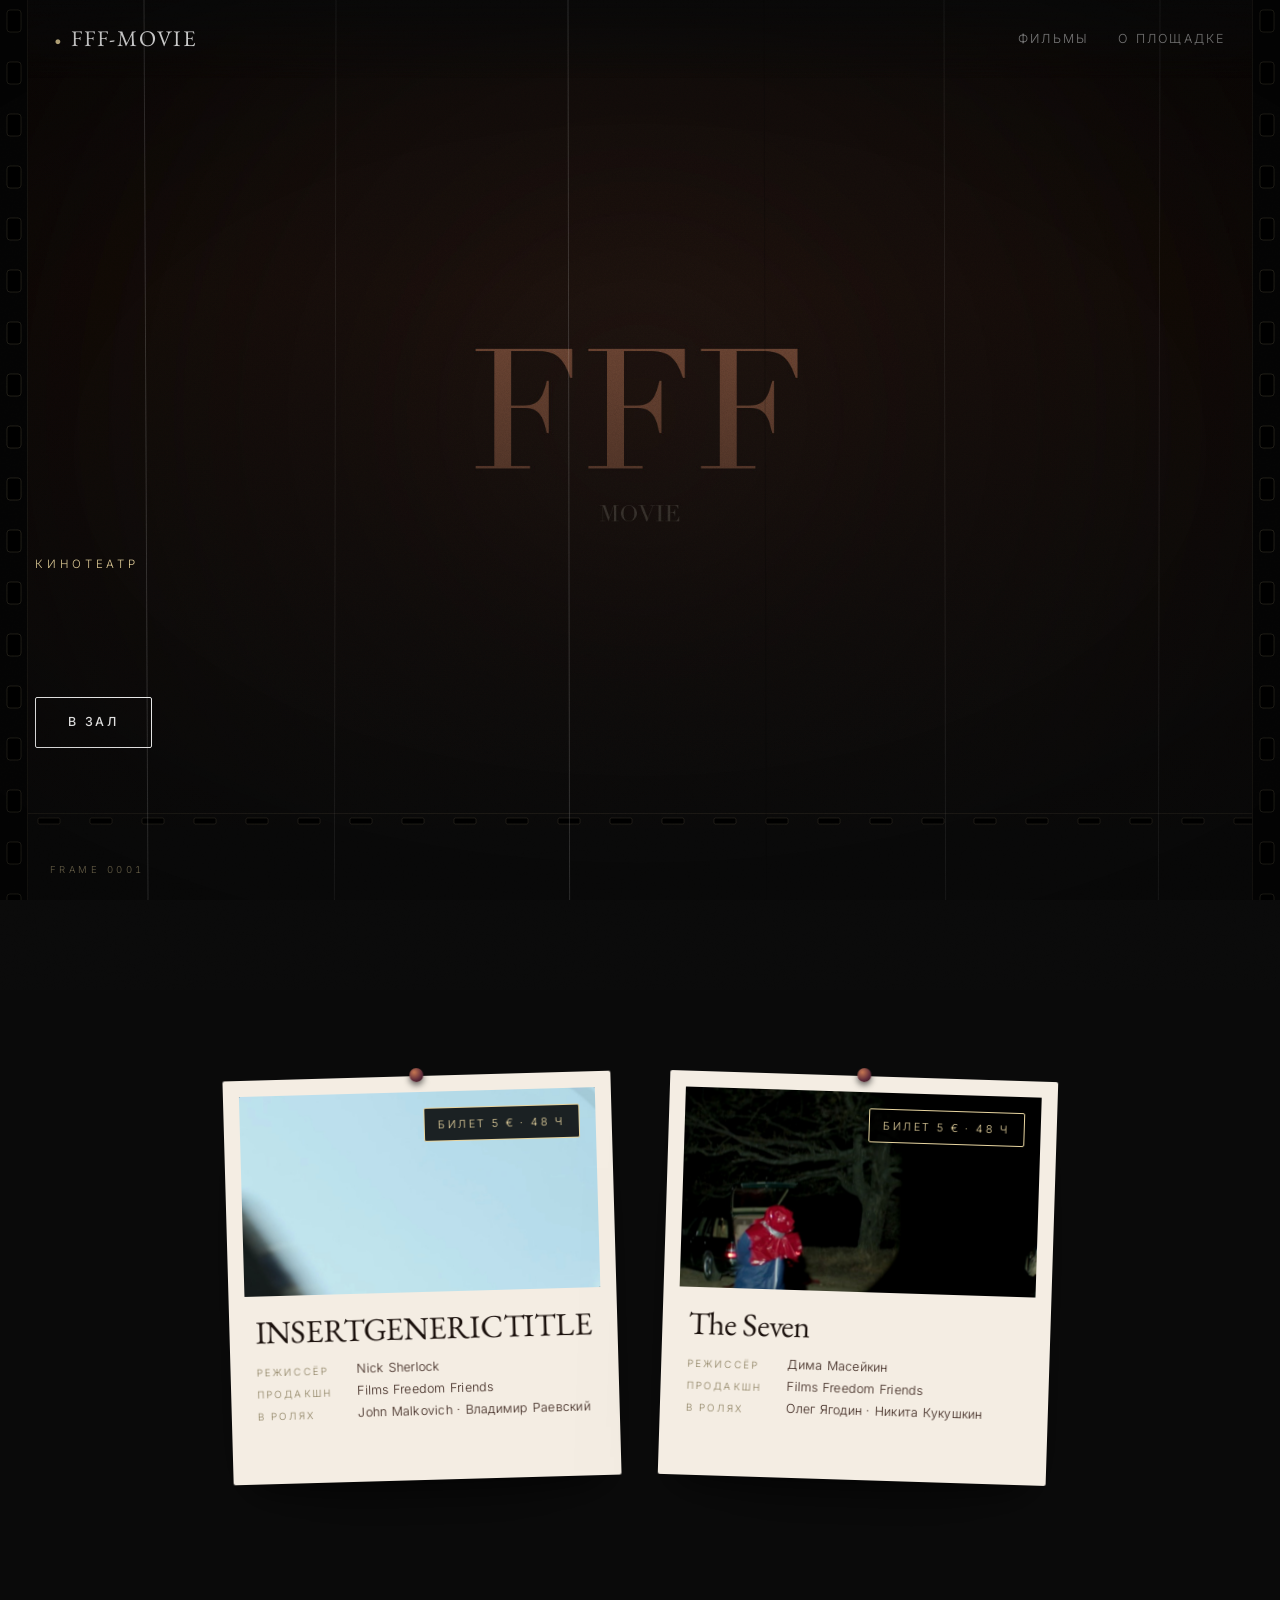
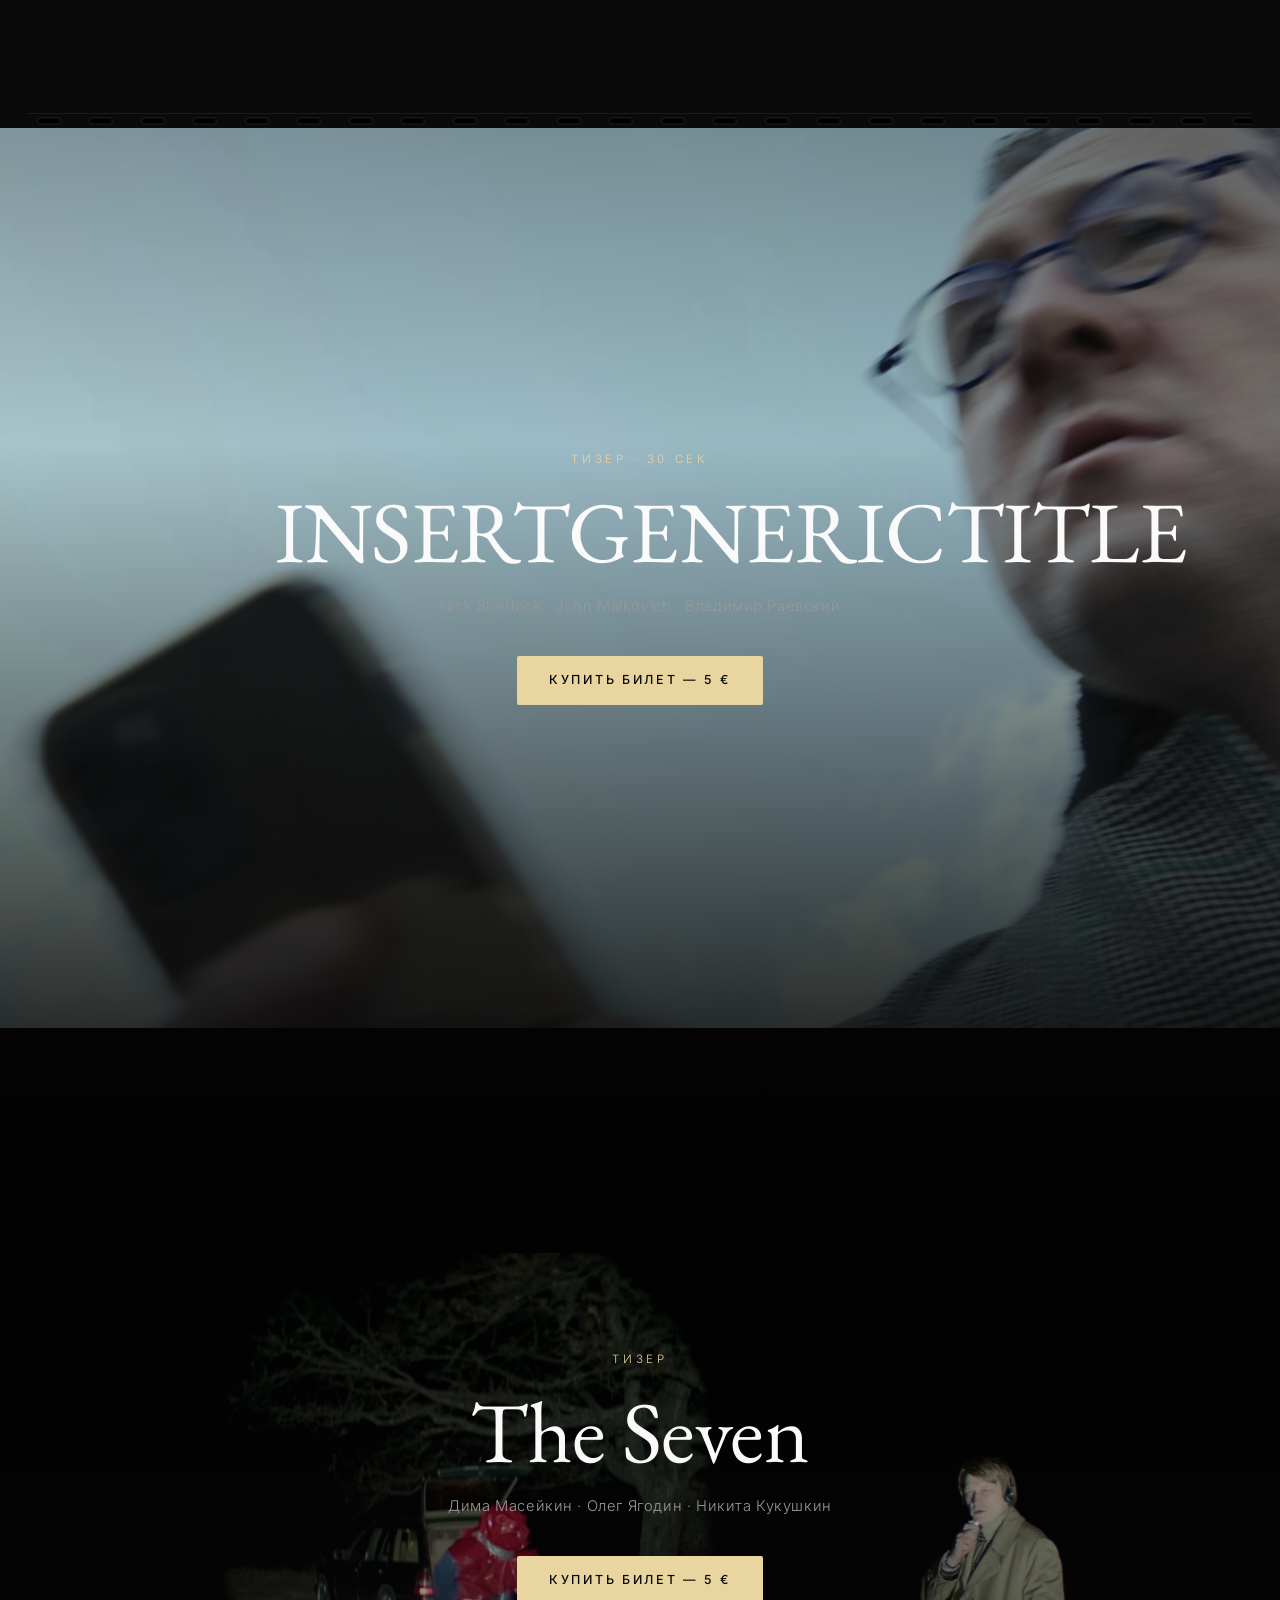
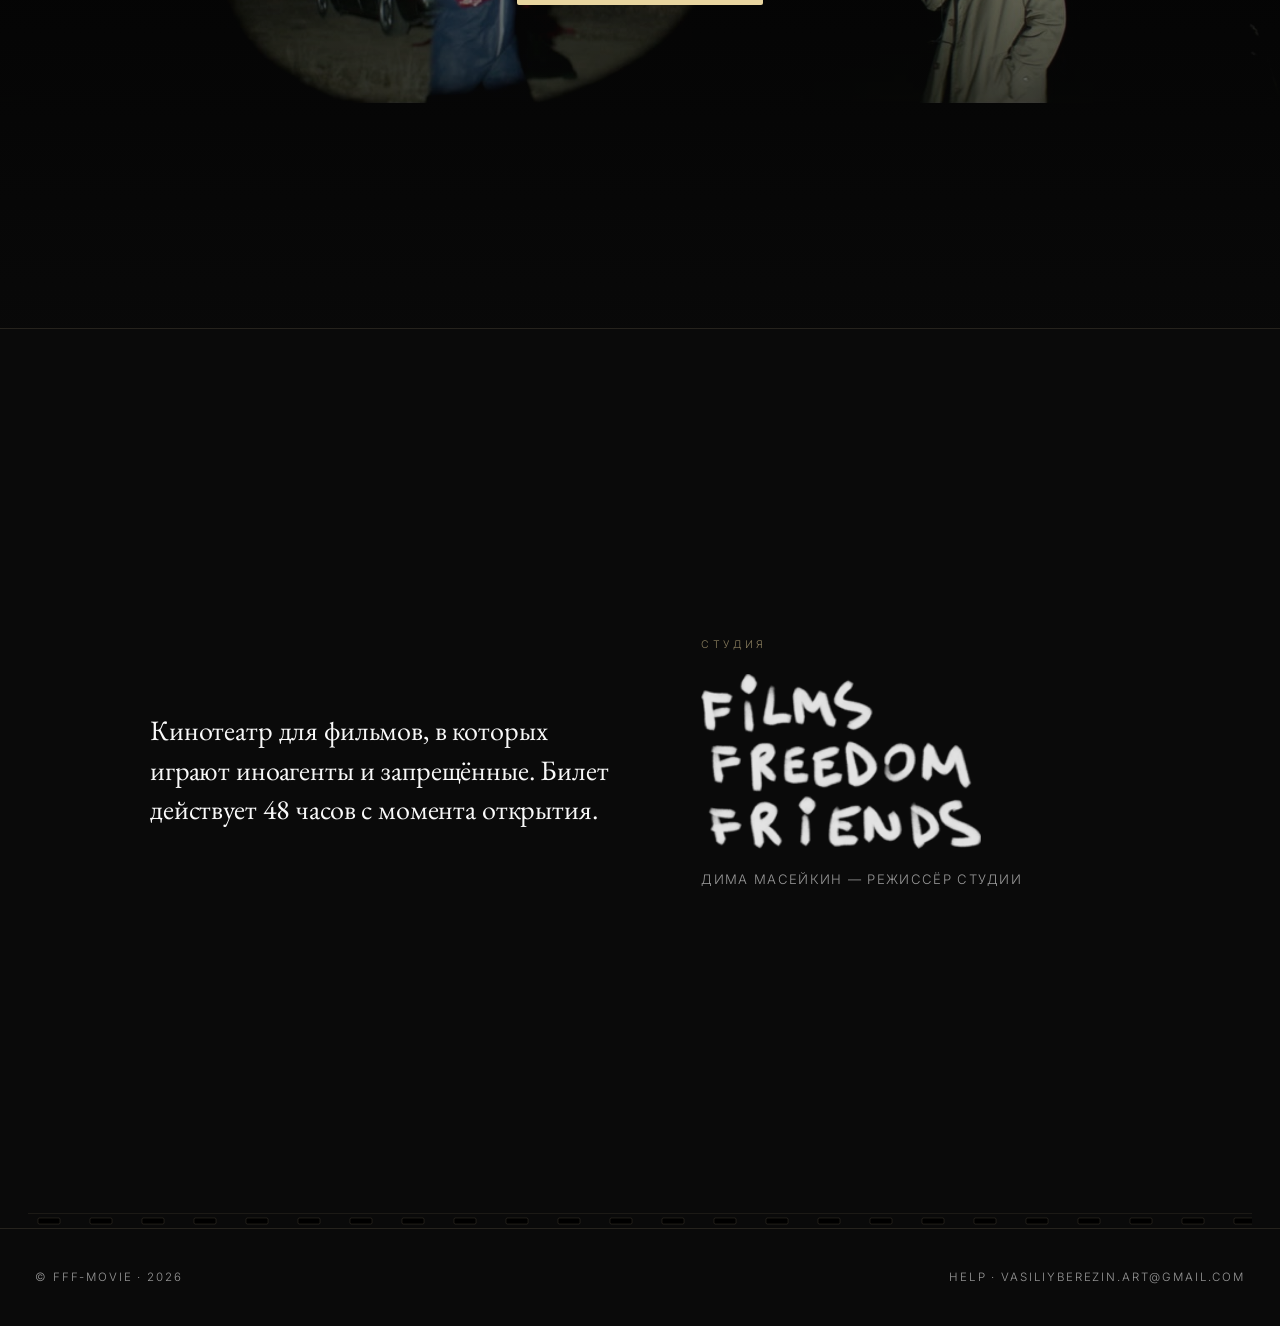
==== index.html @ 28d0c8d0 "init FFF-Movie site v1 — hero/films grid с polaroid-постерами + 3D perspective — два snap-слайда с т" ====
<!DOCTYPE html>
<html lang="ru">
<head>
<meta charset="UTF-8" />
<meta name="viewport" content="width=device-width, initial-scale=1.0" />
<title>FFF-Movie — кинотеатр Films Freedom Friends</title>
<meta name="description" content="Кинотеатр для фильмов, в которых играют иноагенты и запрещённые. Билет 5 €, доступ 48 часов." />
<meta property="og:title" content="FFF-Movie · кинотеатр Films Freedom Friends" />
<meta property="og:description" content="Иноагенты. Запрещённые. Свобода. Билет 5 €, доступ 48 часов." />
<meta property="og:type" content="website" />
<meta property="og:image" content="assets/posters/hero-still.jpg" />
<meta name="twitter:card" content="summary_large_image" />
<link rel="preconnect" href="https://fonts.googleapis.com" />
<link rel="preconnect" href="https://fonts.gstatic.com" crossorigin />
<link href="https://fonts.googleapis.com/css2?family=EB+Garamond:ital,wght@0,400..800;1,400..800&family=Inter:wght@200;300;400;500;600;700&display=swap" rel="stylesheet" />
<link rel="stylesheet" href="styles.css" />
</head>
<body class="home">

<div class="leader" id="leader" aria-hidden="true">
  <div class="leader-stage clapper-stage">
    <svg class="clapper" viewBox="0 0 320 240" fill="none" stroke="#f4ede3" stroke-width="2.2" stroke-linejoin="round" stroke-linecap="round">
      <!-- bottom board -->
      <rect class="clapper-board" x="20" y="90" width="280" height="130" rx="2"/>
      <line class="clapper-line" x1="20"  y1="130" x2="300" y2="130"/>
      <line class="clapper-line" x1="20"  y1="170" x2="300" y2="170"/>
      <text class="clapper-text" x="36" y="122" font-family="EB Garamond, serif" font-size="22" fill="#f4ede3" stroke="none">FFF · MOVIE</text>
      <text class="clapper-text" x="36" y="160" font-family="Inter, sans-serif" font-size="13" fill="#f4ede3" stroke="none" letter-spacing="2">TAKE 01</text>
      <text class="clapper-text" x="36" y="200" font-family="Inter, sans-serif" font-size="13" fill="#f4ede3" stroke="none" letter-spacing="2">ROLL 2026</text>
      <!-- top stick (clapper) — rotates around its hinge -->
      <g class="clapper-top">
        <rect x="20" y="40" width="280" height="44" rx="2"/>
        <!-- diagonal stripes -->
        <line x1="40"  y1="40" x2="20"  y2="84"/>
        <line x1="80"  y1="40" x2="40"  y2="84"/>
        <line x1="120" y1="40" x2="80"  y2="84"/>
        <line x1="160" y1="40" x2="120" y2="84"/>
        <line x1="200" y1="40" x2="160" y2="84"/>
        <line x1="240" y1="40" x2="200" y2="84"/>
        <line x1="280" y1="40" x2="240" y2="84"/>
        <line x1="300" y1="40" x2="280" y2="84"/>
      </g>
    </svg>
    <div class="leader-flash" id="leaderFlash"></div>
  </div>
</div>

<header class="nav">
  <a href="/" class="brand">
    <span class="brand-mark">●</span>
    <span class="brand-name" data-platform-name>FFF-Movie</span>
  </a>
  <nav class="nav-links">
    <a href="#films">Фильмы</a>
    <a href="#about">О&nbsp;площадке</a>
  </nav>
</header>

<section class="hero hero-cinema">
  <video class="hero-video" autoplay muted loop playsinline poster="assets/posters/hero-still.jpg">
    <source src="assets/raw/hero-trailer.mp4" type="video/mp4" />
  </video>
  <div class="hero-overlay"></div>
  <div class="hero-content">
    <p class="hero-eyebrow">кинотеатр</p>
    <h1 class="hero-title">Иноагенты. Запрещённые. Свобода.</h1>
    <a href="#films" class="cta cta-ghost">в зал</a>
  </div>
</section>

<section id="films" class="films">
  <div class="films-grid">

    <article class="film-card">
      <a href="#teaser-igt" class="film-poster">
        <video class="film-poster-video" muted loop playsinline preload="metadata" poster="assets/posters/igt.jpg">
          <source src="assets/raw/igt-teaser.mp4" type="video/mp4" />
        </video>
        <img class="film-poster-img" src="assets/posters/igt.jpg" alt="INSERTGENERICTITLE — постер" />
        <div class="film-card-overlay">
          <span class="film-card-action">смотреть тизер</span>
        </div>
        <span class="film-ticket">билет 5 € · 48 ч</span>
      </a>
      <div class="film-meta">
        <h2 class="film-title">INSERTGENERICTITLE</h2>
        <p class="film-credits-row"><span class="role">режиссёр</span> Nick Sherlock</p>
        <p class="film-credits-row"><span class="role">продакшн</span> Films Freedom Friends</p>
        <p class="film-credits-row"><span class="role">в&nbsp;ролях</span> John Malkovich · Владимир Раевский</p>
      </div>
    </article>

    <article class="film-card">
      <a href="#teaser-seven" class="film-poster">
        <video class="film-poster-video" muted loop playsinline preload="metadata" poster="assets/posters/seven.jpg">
          <source src="assets/raw/seven-teaser.mp4" type="video/mp4" />
        </video>
        <img class="film-poster-img" src="assets/posters/seven.jpg" alt="The Seven — постер" />
        <div class="film-card-overlay">
          <span class="film-card-action">смотреть тизер</span>
        </div>
        <span class="film-ticket">билет 5 € · 48 ч</span>
      </a>
      <div class="film-meta">
        <h2 class="film-title">The Seven</h2>
        <p class="film-credits-row"><span class="role">режиссёр</span> Дима Масейкин</p>
        <p class="film-credits-row"><span class="role">продакшн</span> Films Freedom Friends</p>
        <p class="film-credits-row"><span class="role">в&nbsp;ролях</span> Олег Ягодин · Никита Кукушкин</p>
      </div>
    </article>

  </div>
</section>

<section class="teaser teaser-cinema" id="teaser-igt">
  <video class="teaser-video" muted playsinline preload="metadata" poster="assets/posters/igt-hero.jpg" data-teaser-video>
    <source src="assets/raw/igt-teaser.mp4" type="video/mp4" />
  </video>
  <div class="teaser-overlay"></div>
  <div class="teaser-content">
    <p class="teaser-eyebrow">тизер · 30 сек</p>
    <h2 class="teaser-title">INSERTGENERICTITLE</h2>
    <p class="teaser-credits">Nick Sherlock · John Malkovich · Владимир Раевский</p>
    <a href="films/insertgenerictitle.html" class="cta cta-primary">купить билет — 5 €</a>
  </div>
</section>

<section class="teaser teaser-cinema" id="teaser-seven">
  <video class="teaser-video" muted playsinline preload="metadata" poster="assets/posters/seven-hero.jpg" data-teaser-video>
    <source src="assets/raw/seven-teaser.mp4" type="video/mp4" />
  </video>
  <div class="teaser-overlay"></div>
  <div class="teaser-content">
    <p class="teaser-eyebrow">тизер</p>
    <h2 class="teaser-title">The Seven</h2>
    <p class="teaser-credits">Дима Масейкин · Олег Ягодин · Никита Кукушкин</p>
    <a href="films/seven.html" class="cta cta-primary">купить билет — 5 €</a>
  </div>
</section>

<section id="about" class="about">
  <div class="about-inner">
    <p class="about-text">
      Кинотеатр для фильмов, в которых играют иноагенты и&nbsp;запрещённые.
      Билет действует 48&nbsp;часов с момента открытия.
    </p>

    <div class="about-studio">
      <p class="studio-label">студия</p>
      <img class="studio-logo" src="assets/brand/films-freedom-friends-small.png" alt="Films Freedom Friends" />
      <p class="studio-people">Дима Масейкин — режиссёр студии</p>
      <p class="studio-blurb">
        <!-- TODO: 1-2 строки от Васи о студии -->
      </p>
    </div>
  </div>
</section>

<footer class="foot">
  <p>© <span data-platform-name>FFF-Movie</span> · 2026</p>
  <p class="foot-links">
    <a href="help/">Help</a> ·
    <a href="mailto:vasiliyberezin.art@gmail.com">vasiliyberezin.art@gmail.com</a>
  </p>
</footer>

<script src="script.js"></script>
</body>
</html>
---- styles.css ----
/* =============================================================
   FFF-Movie — Bone palette (v2)
   True black background · Off-white text · Warm bone accent
   ============================================================= */

/* Custom hand-drawn font by Vasya — drop fff-hand.ttf into assets/fonts/
   then uncomment the line below in :root that sets --hand. */
@font-face {
  font-family: "FFF Hand";
  src: url("assets/fonts/fff-hand.ttf") format("truetype"),
       url("assets/fonts/fff-hand.otf") format("opentype");
  font-weight: 400;
  font-style: normal;
  font-display: swap;
}

:root {
  --bg:           #0a0a0a;   /* true black */
  --surface:      #141210;   /* slightly warm panel */
  --surface-2:    #1a1714;
  --bone:         #e8d5a0;   /* warm bone — old paper / archive */
  --bone-hot:     #f0e0b5;
  --bone-mute:    #8a7e5e;
  --white:        #fafafa;   /* off-white */
  --white-mute:   #999999;
  --line:         rgba(232, 213, 160, 0.12);

  /* legacy aliases so old class names keep working */
  --damson:       var(--bone);
  --melon:        var(--bone);
  --melon-hot:    var(--bone-hot);

  --serif:        "EB Garamond", "Cormorant Garamond", "Times New Roman", Georgia, serif;
  --sans:         "Inter", system-ui, -apple-system, sans-serif;

  /* Headlines (brand, hero, film titles) — EB Garamond.
     Kept as a separate variable so we can swap it for a hand-font later. */
  --hand:         "EB Garamond", "Cormorant Garamond", "Times New Roman", Georgia, serif;
}

* { box-sizing: border-box; margin: 0; padding: 0; }

html, body {
  background: var(--bg);
  color: var(--white);
  font-family: var(--sans);
  font-weight: 300;
  letter-spacing: 0.01em;
  line-height: 1.5;
  -webkit-font-smoothing: antialiased;
  -moz-osx-font-smoothing: grayscale;
}

/* ---------- filmstrip scroll-snap ----------
   Each top-level section becomes one "frame" of a filmstrip:
   the viewport snaps to it on scroll, like a projector advancing
   one frame at a time.
*/
html {
  scroll-snap-type: y mandatory;
  scroll-behavior: smooth;
}
.hero, .films, .about, .not-found, .help, .detail, .success, .foot {
  scroll-snap-align: start;
  scroll-snap-stop: always;
}
.hero {
  min-height: 100vh;     /* let the hero keep its own flex (content at bottom) */
}
.films, .about, .help, .not-found, .success, .detail {
  min-height: 100svh;
  min-height: 100vh;
  display: flex;
  flex-direction: column;
  justify-content: center;
}
.foot { scroll-snap-align: end; }

/* horizontal sprocket strip between frames — a thin film-edge line */
.hero, .films, .about, .help, .not-found, .success, .detail {
  position: relative;
}
.hero::after, .films::after, .about::after, .help::after, .not-found::after, .success::after, .detail::after {
  content: "";
  position: absolute;
  left: 28px; right: 28px;
  bottom: 0;
  height: 14px;
  pointer-events: none;
  background-image: url("data:image/svg+xml;utf8,<svg xmlns='http://www.w3.org/2000/svg' width='52' height='14'><rect x='10' y='4' width='22' height='6' rx='1.5' fill='black' stroke='rgba(232,213,160,0.18)' stroke-width='0.6'/></svg>");
  background-size: 52px 14px;
  background-repeat: repeat-x;
  border-top: 1px solid rgba(232, 213, 160, 0.08);
  z-index: 9990;
}
@media (max-width: 700px) {
  /* relax snap on mobile so users can read long content */
  html { scroll-snap-type: y proximity; }
}

a { color: inherit; text-decoration: none; }

/* ---------- nav ---------- */
.nav {
  position: fixed; top: 0; left: 0; right: 0;
  display: flex; justify-content: space-between; align-items: center;
  padding: 1.4rem 2.2rem;
  z-index: 100;
  backdrop-filter: blur(12px);
  background: linear-gradient(180deg, rgba(10, 10, 10, 0.92) 0%, rgba(10, 10, 10, 0) 100%);
}

.brand {
  display: flex; align-items: baseline; gap: 0.5rem;
  font-family: var(--hand);
  font-weight: 400;
  font-size: 1.4rem;
  letter-spacing: 0.08em;
  text-transform: uppercase;
}
.brand-mark { color: var(--melon); font-size: 0.7rem; transform: translateY(-1px); }

.nav-links {
  display: flex; gap: 1.8rem;
  font-size: 0.78rem;
  letter-spacing: 0.18em;
  text-transform: uppercase;
  color: var(--white-mute);
}
.nav-links a:hover { color: var(--melon); }

@media (max-width: 600px) {
  .nav { padding: 1rem 1.2rem; }
  .nav-links { gap: 1rem; font-size: 0.7rem; }
}

/* ---------- hero ---------- */
.hero {
  position: relative;
  height: 92vh;
  min-height: 560px;
  overflow: hidden;
  display: flex; align-items: flex-end;
}

.hero-video {
  position: absolute; inset: 0;
  width: 100%; height: 100%;
  object-fit: cover;
  filter: saturate(0.85) contrast(1.05);
}

.hero-static {
  background:
    radial-gradient(ellipse 90% 70% at 30% 40%, rgba(232, 213, 160, 0.06) 0%, transparent 60%),
    linear-gradient(180deg, #0f0e0c 0%, #0a0a0a 100%);
}

.hero-overlay {
  position: absolute; inset: 0;
  background:
    linear-gradient(180deg, rgba(10, 10, 10, 0.5) 0%, rgba(10, 10, 10, 0.1) 35%, rgba(10, 10, 10, 0.95) 100%);
}

.hero-content {
  position: relative;
  padding: 0 2.2rem 5rem;
  max-width: 900px;
}

.hero-eyebrow {
  font-size: 0.72rem;
  letter-spacing: 0.32em;
  text-transform: uppercase;
  color: var(--melon);
  margin-bottom: 1.5rem;
}

.hero-title {
  font-family: var(--hand);
  font-weight: 400;
  font-size: clamp(1.8rem, 3.8vw, 3.2rem);
  line-height: 1.1;
  letter-spacing: -0.005em;
  color: var(--white);
  margin-bottom: 2rem;
  white-space: nowrap;
  min-height: 1.4em;
  perspective: 600px;
  overflow: visible;
}
.hero-content { max-width: none; padding-right: 4rem; }
@media (max-width: 760px) {
  .hero-title { white-space: normal; font-size: clamp(1.5rem, 6vw, 2.4rem); }
}

/* per-character snake animation
   home page: starts after academy leader (~3s) → in (~1.5s) → hold (~2s) → out (~1.5s)
   inner pages: starts at 0s
   color: subtle warm-palette hue-shift per letter (tan / bone / peach)
*/
.hero-title .ch {
  display: inline-block;
  opacity: 0;
  transform: translateY(0.6em) rotate(-6deg);
  color: hsl(calc(35 + var(--i, 0) * 11), 24%, 86%);
  animation:
    snake-in  0.55s cubic-bezier(.2,.7,.3,1.05) forwards,
    snake-out 0.6s  cubic-bezier(.5,0,.7,.2)    forwards;
  animation-delay:
    calc(var(--i) * 55ms),
    calc(2.6s + var(--i) * 38ms);
  will-change: transform, opacity, filter;
}
.home .hero-title .ch {
  animation-delay:
    calc(2.4s + var(--i) * 45ms),
    calc(5s + var(--i) * 32ms);
}

@keyframes snake-in {
  0%   { opacity: 0; transform: translateY(0.6em) rotate(-7deg); filter: blur(4px); }
  55%  { opacity: 1; transform: translateY(-0.08em) rotate(3deg); filter: blur(0); }
  100% { opacity: 1; transform: translateY(0) rotate(0); filter: blur(0); }
}

@keyframes snake-out {
  0%   { opacity: 1; transform: translate(0, 0) rotate(0); filter: blur(0); }
  30%  { opacity: 1; transform: translate(-0.6em, -0.18em) rotate(-3deg); filter: blur(0); }
  60%  { opacity: 0.7; transform: translate(-6em, 0.18em) rotate(4deg); filter: blur(1.5px); }
  100% { opacity: 0; transform: translate(-30em, -0.15em) rotate(-6deg); filter: blur(5px); }
}

@media (prefers-reduced-motion: reduce) {
  .hero-title .ch { animation: none; opacity: 1; transform: none; filter: none; }
}

.cta {
  display: inline-block;
  padding: 0.95rem 2rem;
  font-size: 0.78rem;
  letter-spacing: 0.22em;
  text-transform: uppercase;
  font-weight: 500;
  border-radius: 2px;
  transition: all 0.25s ease;
  cursor: pointer;
  border: none;
}

.cta-primary {
  background: var(--melon);
  color: var(--bg);
}
.cta-primary:hover { background: var(--melon-hot); transform: translateY(-1px); }

.cta-ghost {
  background: transparent;
  color: var(--white);
  border: 1px solid var(--white);
}
.cta-ghost:hover {
  background: var(--white);
  color: var(--bg);
}

@media (max-width: 600px) {
  .hero { height: 85vh; }
  .hero-content { padding: 0 1.2rem 3rem; }
}

/* ---------- teaser slide (full-screen autoplaying clip) ---------- */
.teaser {
  position: relative;
  height: 100vh;
  min-height: 560px;
  overflow: hidden;
  display: flex;
  align-items: center;
  justify-content: center;
  scroll-snap-align: start;
  scroll-snap-stop: always;
}
.teaser-video {
  position: absolute; inset: 0;
  width: 100%; height: 100%;
  object-fit: cover;
  filter: saturate(0.85) contrast(1.05);
  z-index: 0;
}
.teaser-overlay {
  position: absolute; inset: 0;
  background:
    linear-gradient(180deg, rgba(10,10,10,0.35) 0%, rgba(10,10,10,0.15) 35%, rgba(10,10,10,0.85) 100%);
  z-index: 1;
}
.teaser-content {
  position: relative;
  z-index: 2;
  text-align: center;
  padding: 0 2.2rem;
  max-width: 800px;
}
.teaser-eyebrow {
  font-size: 0.72rem;
  letter-spacing: 0.32em;
  text-transform: uppercase;
  color: var(--bone);
  margin-bottom: 1.2rem;
}
.teaser-title {
  font-family: var(--hand);
  font-weight: 400;
  font-size: clamp(2.6rem, 7vw, 5.4rem);
  line-height: 1.02;
  letter-spacing: -0.005em;
  color: var(--white);
  margin-bottom: 1.2rem;
}
.teaser-credits {
  font-size: 0.92rem;
  letter-spacing: 0.04em;
  color: var(--white-mute);
  margin-bottom: 2.4rem;
}
.cta-primary {
  background: var(--bone);
  color: #0a0a0a;
}
.cta-primary:hover { background: var(--bone-hot); transform: translateY(-1px); }

@media (max-width: 600px) {
  .teaser-credits { font-size: 0.82rem; }
}

/* ---------- films grid ---------- */
.films {
  padding: 8rem 2.2rem;
  background: var(--bg);
  perspective: 1400px;
}

.films-grid {
  max-width: 1100px;
  margin: 0 auto;
  display: grid;
  grid-template-columns: repeat(2, 1fr);
  gap: 4.5rem 3rem;
  transform-style: preserve-3d;
}

.films-grid-single {
  max-width: 480px;
  grid-template-columns: 1fr;
}

@media (max-width: 760px) {
  .films { padding: 4rem 1.2rem; }
  .films-grid { grid-template-columns: 1fr; gap: 2.5rem; }
}

.film-card {
  /* polaroid look — pinned to a wall */
  position: relative;
  display: flex; flex-direction: column; gap: 0;
  background: #f4ede3;
  padding: 1rem 1rem 3.5rem;
  border-radius: 2px;
  transform: rotate(var(--tilt, -1.4deg)) translateZ(0);
  transition: transform 0.5s cubic-bezier(.2,.7,.2,1), box-shadow 0.5s ease;
  box-shadow:
    0 20px 35px -18px rgba(0, 0, 0, 0.7),
    0 50px 90px -50px rgba(0, 0, 0, 0.55);
  will-change: transform;
}
.film-card:nth-child(odd)  { --tilt: -1.6deg; }
.film-card:nth-child(even) { --tilt:  1.8deg; }
.film-card:hover {
  transform: rotate(0) translateZ(40px) translateY(-6px);
  box-shadow:
    0 40px 60px -20px rgba(0, 0, 0, 0.85),
    0 80px 130px -60px rgba(0, 0, 0, 0.7);
}

/* push-pin */
.film-card::before {
  content: "";
  position: absolute;
  top: -8px; left: 50%;
  width: 14px; height: 14px;
  margin-left: -7px;
  border-radius: 50%;
  background: radial-gradient(circle at 35% 30%, #c77752 0%, #5d2a3a 60%, #2a0f12 100%);
  box-shadow: 0 3px 6px rgba(0,0,0,0.6);
  z-index: 3;
}

.film-poster {
  position: relative;
  display: block;
  aspect-ratio: 16 / 9;
  overflow: hidden;
  background: #1a1714;
  border-radius: 1px;
  cursor: pointer;
}

.film-poster-img,
.film-poster-video {
  position: absolute; inset: 0;
  width: 100%; height: 100%;
  object-fit: cover;
  transition: transform 0.7s cubic-bezier(.2,.7,.2,1), opacity 0.5s ease, filter 0.4s ease;
  filter: saturate(0.9);
}

.film-poster-video {
  opacity: 0;
  pointer-events: none;
}

.film-poster:hover .film-poster-img {
  transform: scale(1.06);
  filter: saturate(0.4) brightness(0.5);
}
.film-poster:hover .film-poster-video {
  opacity: 1;
  transform: scale(1.02);
  filter: saturate(1);
}

.film-card-overlay {
  position: absolute; inset: 0;
  display: flex; align-items: center; justify-content: center;
  opacity: 0;
  transition: opacity 0.4s ease;
  pointer-events: none;
  background: linear-gradient(180deg, rgba(10,10,10,0) 0%, rgba(10,10,10,0.4) 100%);
}
.film-poster:hover .film-card-overlay { opacity: 1; }

.film-card-action {
  font-size: 0.72rem;
  letter-spacing: 0.32em;
  text-transform: uppercase;
  color: var(--bone);
  padding: 0.7rem 1.4rem;
  border: 1px solid var(--bone);
  border-radius: 2px;
  background: rgba(10, 10, 10, 0.5);
  backdrop-filter: blur(2px);
}

.film-ticket {
  position: absolute;
  top: 1rem; right: 1rem;
  padding: 0.5rem 0.85rem;
  background: rgba(10, 10, 10, 0.85);
  color: var(--bone);
  font-size: 0.68rem;
  letter-spacing: 0.22em;
  text-transform: uppercase;
  border: 1px solid var(--bone);
  border-radius: 2px;
  z-index: 2;
}

.film-meta { padding: 1.2rem 0.6rem 0; color: #1a100c; }

.film-title {
  font-family: var(--hand, var(--serif));
  font-size: 2rem;
  font-weight: 400;
  letter-spacing: -0.005em;
  line-height: 1.05;
  margin-bottom: 0.8rem;
  color: #1a100c;
}

.film-credits-row {
  font-size: 0.78rem;
  color: #3a241c;
  letter-spacing: 0.02em;
  line-height: 1.5;
  margin-bottom: 0.2rem;
  display: flex; gap: 0.8rem;
}
.film-credits-row .role {
  color: #8a7e5e;
  text-transform: uppercase;
  font-size: 0.62rem;
  letter-spacing: 0.22em;
  padding-top: 0.2rem;
  flex-shrink: 0;
  min-width: 5.5rem;
}

.film-card-overlay { background: linear-gradient(180deg, rgba(0,0,0,0) 0%, rgba(0,0,0,0.55) 100%); }
.film-card-action  { background: rgba(0, 0, 0, 0.65); border-color: var(--bone-hot); color: var(--bone-hot); }
.film-ticket {
  background: rgba(0, 0, 0, 0.85);
  color: var(--bone);
  border-color: var(--bone);
}

/* ---------- about ---------- */
.about {
  padding: 7rem 2.2rem 8rem;
  border-top: 1px solid var(--line);
}
.about-inner {
  max-width: 980px;
  margin: 0 auto;
  display: grid;
  grid-template-columns: 1.1fr 1fr;
  gap: 5rem;
  align-items: center;
}
@media (max-width: 760px) {
  .about-inner { grid-template-columns: 1fr; gap: 3rem; }
}
.about-text {
  font-family: var(--serif);
  font-weight: 400;
  font-size: clamp(1.4rem, 2.2vw, 1.85rem);
  line-height: 1.4;
  color: var(--white);
  letter-spacing: -0.005em;
}
.about-studio {
  display: flex;
  flex-direction: column;
  align-items: flex-start;
  gap: 0.9rem;
}
.studio-label {
  font-size: 0.66rem;
  letter-spacing: 0.32em;
  text-transform: uppercase;
  color: var(--bone-mute);
  margin-bottom: 0.4rem;
}
.studio-logo {
  display: block;
  width: 100%;
  max-width: 280px;
  height: auto;
  opacity: 0.92;
  filter: saturate(0) brightness(1.05);
}
.studio-name {
  font-size: 1.1rem;
  color: var(--bone);
  margin-bottom: 0.6rem;
  letter-spacing: 0.02em;
}
.studio-people {
  font-size: 0.82rem;
  letter-spacing: 0.1em;
  text-transform: uppercase;
  color: var(--white-mute);
  margin-top: 0.4rem;
}
.studio-blurb {
  font-size: 0.92rem;
  color: var(--white-mute);
  line-height: 1.6;
  font-style: italic;
  max-width: 320px;
}

@media (max-width: 760px) {
  .about-studio { align-items: center; text-align: center; }
  .about-text { text-align: center; }
}

/* ---------- footer ---------- */
.foot {
  padding: 2.5rem 2.2rem;
  display: flex; justify-content: space-between;
  font-size: 0.72rem;
  letter-spacing: 0.16em;
  text-transform: uppercase;
  color: var(--white-mute);
  border-top: 1px solid var(--line);
}
.foot-links a:hover { color: var(--melon); }

@media (max-width: 600px) {
  .foot { flex-direction: column; gap: 0.6rem; text-align: center; padding: 2rem 1.2rem; }
}

/* ---------- film detail page ---------- */
.detail {
  padding-top: 6rem;
}

.detail-hero {
  position: relative;
  height: 70vh;
  min-height: 460px;
  overflow: hidden;
}
.detail-hero img,
.detail-hero video {
  position: absolute; inset: 0;
  width: 100%; height: 100%;
  object-fit: cover;
}
.detail-hero::after {
  content: "";
  position: absolute; inset: 0;
  background: linear-gradient(180deg, rgba(10,10,10,0.4) 0%, rgba(10,10,10,0.95) 100%);
}

.detail-body {
  max-width: 760px;
  margin: -8rem auto 0;
  position: relative; z-index: 2;
  padding: 0 2.2rem 6rem;
}

.detail-title {
  font-family: var(--hand);
  font-weight: 400;
  font-size: clamp(2.8rem, 6.4vw, 5rem);
  line-height: 1.02;
  letter-spacing: -0.005em;
  margin-bottom: 0.6rem;
}

.detail-credits {
  font-size: 0.8rem;
  letter-spacing: 0.18em;
  text-transform: uppercase;
  color: var(--bone);
  margin-bottom: 2.5rem;
}

.detail-credits-block {
  margin-bottom: 2.5rem;
}
.detail-credits-block .film-credits-row {
  font-size: 0.88rem;
  margin-bottom: 0.5rem;
}
.detail-credits-block .film-credits-row .role {
  font-size: 0.7rem;
  min-width: 7rem;
}

.detail-synopsis {
  font-family: var(--serif);
  font-size: 1.25rem;
  font-style: italic;
  line-height: 1.55;
  color: var(--white-mute);
  margin-bottom: 3rem;
  max-width: 580px;
}

.detail-buy {
  display: flex; flex-direction: column; gap: 1rem;
  padding: 2rem;
  background: var(--surface);
  border: 1px solid var(--line);
  border-radius: 2px;
  max-width: 420px;
}

.detail-buy-row {
  display: flex; justify-content: space-between; align-items: baseline;
  margin-bottom: 0.5rem;
}
.detail-buy-row .price {
  font-family: var(--serif);
  font-size: 2rem;
}
.detail-buy-row .term {
  font-size: 0.72rem;
  letter-spacing: 0.18em;
  text-transform: uppercase;
  color: var(--white-mute);
}

.pay-buttons { display: flex; flex-direction: column; gap: 0.6rem; }
.pay-stripe, .pay-paypal, .pay-ru {
  display: block;
  text-align: center;
  padding: 0.95rem 1.2rem;
  font-size: 0.78rem;
  letter-spacing: 0.22em;
  text-transform: uppercase;
  font-weight: 500;
  border-radius: 2px;
  cursor: pointer;
  transition: all 0.25s ease;
  border: 1px solid transparent;
}
.pay-stripe { background: var(--bone); color: var(--bg); }
.pay-stripe:hover { background: var(--bone-hot); }
.pay-paypal { background: transparent; color: var(--white); border-color: var(--white); }
.pay-paypal:hover { background: var(--white); color: var(--bg); }
.pay-ru { background: transparent; color: var(--bone-mute); border-color: var(--bone-mute); }
.pay-ru:hover { color: var(--bone); border-color: var(--bone); }

.detail-fineprint {
  font-size: 0.72rem;
  color: var(--white-mute);
  letter-spacing: 0.04em;
  line-height: 1.6;
  margin-top: 0.5rem;
}

.detail-stills {
  display: grid;
  grid-template-columns: repeat(3, 1fr);
  gap: 0.6rem;
  margin-top: 4rem;
}
.detail-stills img {
  width: 100%;
  aspect-ratio: 16 / 9;
  object-fit: cover;
  filter: saturate(0.9);
}

@media (max-width: 700px) {
  .detail-body { padding: 0 1.2rem 4rem; margin-top: -5rem; }
  .detail-stills { grid-template-columns: repeat(2, 1fr); }
}

/* ---------- success / access page ---------- */
.success {
  min-height: 80vh;
  display: flex; flex-direction: column; justify-content: center; align-items: center;
  text-align: center;
  padding: 6rem 2rem;
}
.success-mark {
  font-size: 3rem; color: var(--melon); margin-bottom: 1.5rem;
}
.success h1 {
  font-family: var(--hand); font-weight: 400;
  font-size: clamp(2rem, 5vw, 3.4rem);
  margin-bottom: 1rem;
}
.success p {
  max-width: 480px;
  color: var(--white-mute);
  margin-bottom: 1.2rem;
  font-size: 1rem;
}

/* ---------- cinema overlay ----------
   Layered film projector look:
   - body::before  — vignette (lens darkening) + scratches
   - body::after   — fine fast grain
   - html::after   — coarse slow grain
   - html flicker  — projector lamp pulse
*/

html {
  animation: projector-flicker 6.4s linear infinite;
}

body::before {
  content: "";
  position: fixed;
  inset: 0;
  pointer-events: none;
  z-index: 9997;
  background:
    /* projector vignette */
    radial-gradient(ellipse 110% 90% at 50% 50%, transparent 40%, rgba(0,0,0,0.55) 100%),
    /* random vertical scratches */
    url("data:image/svg+xml;utf8,<svg xmlns='http://www.w3.org/2000/svg' width='1600' height='900' preserveAspectRatio='none'><g stroke='white' stroke-width='1' opacity='0.18'><line x1='180' y1='0' x2='185' y2='900'/><line x1='710' y1='0' x2='712' y2='900'/></g><g stroke='white' stroke-width='1' opacity='0.08'><line x1='420' y1='0' x2='418' y2='900'/><line x1='1180' y1='0' x2='1182' y2='900'/><line x1='1450' y1='0' x2='1448' y2='900'/></g><g stroke='black' stroke-width='1' opacity='0.22'><line x1='955' y1='0' x2='958' y2='900'/></g></svg>");
  background-size: 100% 100%, 100% 100%;
  background-repeat: no-repeat;
  animation: scratch-shift 0.18s steps(2) infinite;
}

body::after {
  content: "";
  position: fixed;
  inset: -10%;
  pointer-events: none;
  z-index: 9999;
  opacity: 0.14;
  mix-blend-mode: overlay;
  background-image: url("data:image/svg+xml;utf8,<svg xmlns='http://www.w3.org/2000/svg' width='240' height='240'><filter id='n'><feTurbulence type='fractalNoise' baseFrequency='1.1' numOctaves='2' stitchTiles='stitch'/><feColorMatrix values='0 0 0 0 0   0 0 0 0 0   0 0 0 0 0   0 0 0 1 0'/></filter><rect width='100%' height='100%' filter='url(%23n)'/></svg>");
  background-size: 240px 240px;
  animation: grain-fast 0.9s steps(8) infinite;
}

html::after {
  content: "";
  position: fixed;
  inset: -10%;
  pointer-events: none;
  z-index: 9998;
  opacity: 0.08;
  mix-blend-mode: soft-light;
  background-image: url("data:image/svg+xml;utf8,<svg xmlns='http://www.w3.org/2000/svg' width='420' height='420'><filter id='n'><feTurbulence type='fractalNoise' baseFrequency='0.55' numOctaves='3' stitchTiles='stitch'/><feColorMatrix values='0 0 0 0 1   0 0 0 0 0.95   0 0 0 0 0.85   0 0 0 1 0'/></filter><rect width='100%' height='100%' filter='url(%23n)'/></svg>");
  background-size: 420px 420px;
  animation: grain-slow 2.4s steps(5) infinite;
}

@keyframes grain-fast {
  0%   { transform: translate(0, 0); }
  20%  { transform: translate(-4%, 5%); }
  40%  { transform: translate(6%, -3%); }
  60%  { transform: translate(-3%, -4%); }
  80%  { transform: translate(4%, 6%); }
  100% { transform: translate(0, 0); }
}

@keyframes grain-slow {
  0%   { transform: translate(0, 0); }
  33%  { transform: translate(-2%, 3%); }
  66%  { transform: translate(3%, -2%); }
  100% { transform: translate(0, 0); }
}

@keyframes scratch-shift {
  0%   { transform: translate(0, 0); }
  50%  { transform: translate(-1%, 0.4%); }
  100% { transform: translate(0.6%, -0.3%); }
}

@keyframes projector-flicker {
  0%   { filter: brightness(1) contrast(1); }
  3%   { filter: brightness(0.96) contrast(1.02); }
  6%   { filter: brightness(1.04) contrast(0.99); }
  10%  { filter: brightness(1) contrast(1); }
  47%  { filter: brightness(0.94) contrast(1.03); }
  50%  { filter: brightness(1) contrast(1); }
  62%  { filter: brightness(1.05) contrast(0.98); }
  68%  { filter: brightness(1) contrast(1); }
  85%  { filter: brightness(0.97) contrast(1.01); }
  100% { filter: brightness(1) contrast(1); }
}

@media (prefers-reduced-motion: reduce) {
  html, body::before, body::after, html::after { animation: none !important; }
}

/* ---------- film perforation strips (left + right edges) ---------- */
.film-edge {
  position: fixed;
  top: 0; bottom: 0;
  width: 28px;
  z-index: 9996;
  pointer-events: none;
  background-color: rgba(6, 6, 6, 0.94);
  background-image: url("data:image/svg+xml;utf8,<svg xmlns='http://www.w3.org/2000/svg' width='28' height='52'><rect x='7' y='10' width='14' height='22' rx='3' fill='black' stroke='rgba(232,213,160,0.18)' stroke-width='0.7'/></svg>");
  background-repeat: repeat-y;
  background-position: center top;
  animation: film-roll 1.4s linear infinite;
}
.film-edge-left  { left: 0;  border-right: 1px solid rgba(232, 213, 160, 0.08); }
.film-edge-right { right: 0; border-left:  1px solid rgba(232, 213, 160, 0.08); }

@keyframes film-roll {
  to { background-position: center -52px; }
}

@media (prefers-reduced-motion: reduce) { .film-edge { animation: none; } }
@media (max-width: 700px) { .film-edge { display: none; } }

/* nav adjusts so it doesn't slip under perforation */
@media (min-width: 701px) {
  body:has(.film-edge) .nav { padding-left: 3.4rem; padding-right: 3.4rem; }
}

/* ---------- frame counter (bottom-left) ---------- */
.frame-counter {
  position: fixed;
  bottom: 1.4rem;
  left: 50px;
  z-index: 9995;
  font-family: var(--sans);
  font-size: 0.6rem;
  letter-spacing: 0.36em;
  color: var(--bone);
  pointer-events: none;
  font-variant-numeric: tabular-nums;
  text-transform: uppercase;
  mix-blend-mode: difference;
  opacity: 0.6;
}
@media (max-width: 700px) { .frame-counter { left: 1.2rem; } }

/* ---------- academy leader (3-2-1 intro on first load) ---------- */
.leader {
  position: fixed; inset: 0;
  background: #000;
  z-index: 99999;
  display: flex; align-items: center; justify-content: center;
  overflow: hidden;
}
.leader.gone {
  animation: leader-out 0.45s ease-out forwards;
}
.leader-stage {
  position: relative;
  width: clamp(280px, 56vmin, 460px);
  aspect-ratio: 4 / 3;
}
.clapper-stage {
  animation: clap-shake 0.32s ease-out 1.45s;
  transform-origin: center;
}
.clapper {
  width: 100%; height: 100%;
  filter: drop-shadow(0 30px 60px rgba(0,0,0,0.7));
  overflow: visible;
}
.clapper-top {
  transform-origin: 20px 84px;
  transform: rotate(-28deg);
  animation: clap-down 0.36s cubic-bezier(.7,0,.85,.45) 1.1s forwards;
}
.clapper-text {
  opacity: 0;
  animation: clap-text-in 0.5s ease-out 0.2s forwards;
}
.clapper-board {
  stroke-dasharray: 820;
  stroke-dashoffset: 820;
  animation: clap-draw 0.7s ease-out 0s forwards;
}
.clapper-line {
  opacity: 0;
  animation: clap-text-in 0.4s ease-out 0.35s forwards;
}
.leader-flash {
  position: absolute; inset: -50%;
  background: #fff;
  opacity: 0;
  pointer-events: none;
}
.leader-flash.fire { animation: leader-flash 0.32s ease-out forwards; }

@keyframes leader-out {
  0%   { opacity: 1; }
  100% { opacity: 0; visibility: hidden; }
}
@keyframes clap-draw {
  to { stroke-dashoffset: 0; }
}
@keyframes clap-text-in {
  to { opacity: 1; }
}
@keyframes clap-down {
  0%   { transform: rotate(-28deg); }
  82%  { transform: rotate(3deg); }
  100% { transform: rotate(0deg); }
}
@keyframes clap-shake {
  0%, 100% { transform: translate(0,0) rotate(0); }
  20%  { transform: translate(-7px, 5px) rotate(-0.4deg); }
  45%  { transform: translate(6px, -4px) rotate(0.5deg); }
  70%  { transform: translate(-3px, 2px) rotate(-0.2deg); }
}
@keyframes leader-flash {
  0%   { opacity: 0; }
  35%  { opacity: 0.95; }
  100% { opacity: 0; }
}

@media (prefers-reduced-motion: reduce) {
  .clapper-top, .clapper-board, .clapper-text, .clapper-line, .clapper-stage {
    animation: none !important;
    stroke-dashoffset: 0 !important;
    opacity: 1 !important;
    transform: none !important;
  }
}

/* ---------- help page ---------- */
.help {
  padding: 9rem 2.2rem 6rem;
}
.help-inner {
  max-width: 720px;
  margin: 0 auto;
}
.help-eyebrow {
  font-size: 0.72rem;
  letter-spacing: 0.32em;
  text-transform: uppercase;
  color: var(--bone);
  margin-bottom: 1.2rem;
}
.help-title {
  font-family: var(--hand);
  font-weight: 400;
  font-size: clamp(2.4rem, 5.5vw, 3.8rem);
  line-height: 1.05;
  letter-spacing: -0.005em;
  margin-bottom: 3.5rem;
}
.help-block {
  border-top: 1px solid var(--line);
  padding: 2rem 0;
}
.help-block h2 {
  font-family: var(--sans);
  font-weight: 500;
  font-size: 0.74rem;
  letter-spacing: 0.28em;
  text-transform: uppercase;
  color: var(--bone-mute);
  margin-bottom: 1rem;
}
.help-block p {
  font-size: 1rem;
  color: var(--white);
  line-height: 1.65;
  font-weight: 300;
  max-width: 620px;
}
.help-block p a {
  color: var(--bone);
  border-bottom: 1px solid var(--line);
  transition: color 0.2s ease, border-color 0.2s ease;
}
.help-block p a:hover {
  color: var(--bone-hot);
  border-color: var(--bone);
}
.help-back {
  margin-top: 3rem;
  display: inline-block;
}

@media (max-width: 600px) {
  .help { padding: 6rem 1.2rem 4rem; }
  .help-title { margin-bottom: 2.5rem; }
  .help-block { padding: 1.5rem 0; }
}

/* ---------- 404 — empty reel ---------- */
.not-found {
  min-height: 90vh;
  padding: 9rem 2.2rem 6rem;
  max-width: 1100px;
  margin: 0 auto;
  display: grid;
  grid-template-columns: 1fr 1.1fr;
  gap: 4rem;
  align-items: center;
}
@media (max-width: 800px) {
  .not-found { grid-template-columns: 1fr; gap: 2rem; padding: 7rem 1.4rem 4rem; text-align: center; }
}
.reel-wrap {
  position: relative;
  width: 100%;
  max-width: 440px;
  aspect-ratio: 1 / 1;
  margin: 0 auto;
}
.empty-reel {
  width: 100%; height: 100%;
  animation: reel-spin 14s linear infinite;
  filter: drop-shadow(0 20px 40px rgba(0,0,0,0.6));
}
.reel-tape {
  position: absolute;
  top: 50%; left: -10%;
  width: 28%; height: 4px;
  background: linear-gradient(90deg, transparent 0%, var(--bone-mute) 50%, transparent 100%);
  opacity: 0.4;
  transform: translateY(-50%) rotate(-3deg);
}
@keyframes reel-spin {
  to { transform: rotate(360deg); }
}
.nf-eyebrow {
  font-size: 0.66rem;
  letter-spacing: 0.36em;
  text-transform: uppercase;
  color: var(--bone);
  margin-bottom: 1.5rem;
}
.nf-title {
  font-family: var(--hand, var(--serif));
  font-weight: 400;
  font-size: clamp(2.6rem, 6vw, 4.4rem);
  line-height: 1.02;
  margin-bottom: 1.6rem;
}
.nf-text {
  font-family: var(--serif);
  font-style: italic;
  font-size: 1.1rem;
  color: var(--white-mute);
  line-height: 1.5;
  max-width: 460px;
  margin-bottom: 2rem;
}
@media (max-width: 800px) {
  .nf-text { margin-left: auto; margin-right: auto; }
}
@media (prefers-reduced-motion: reduce) { .empty-reel { animation: none; } }
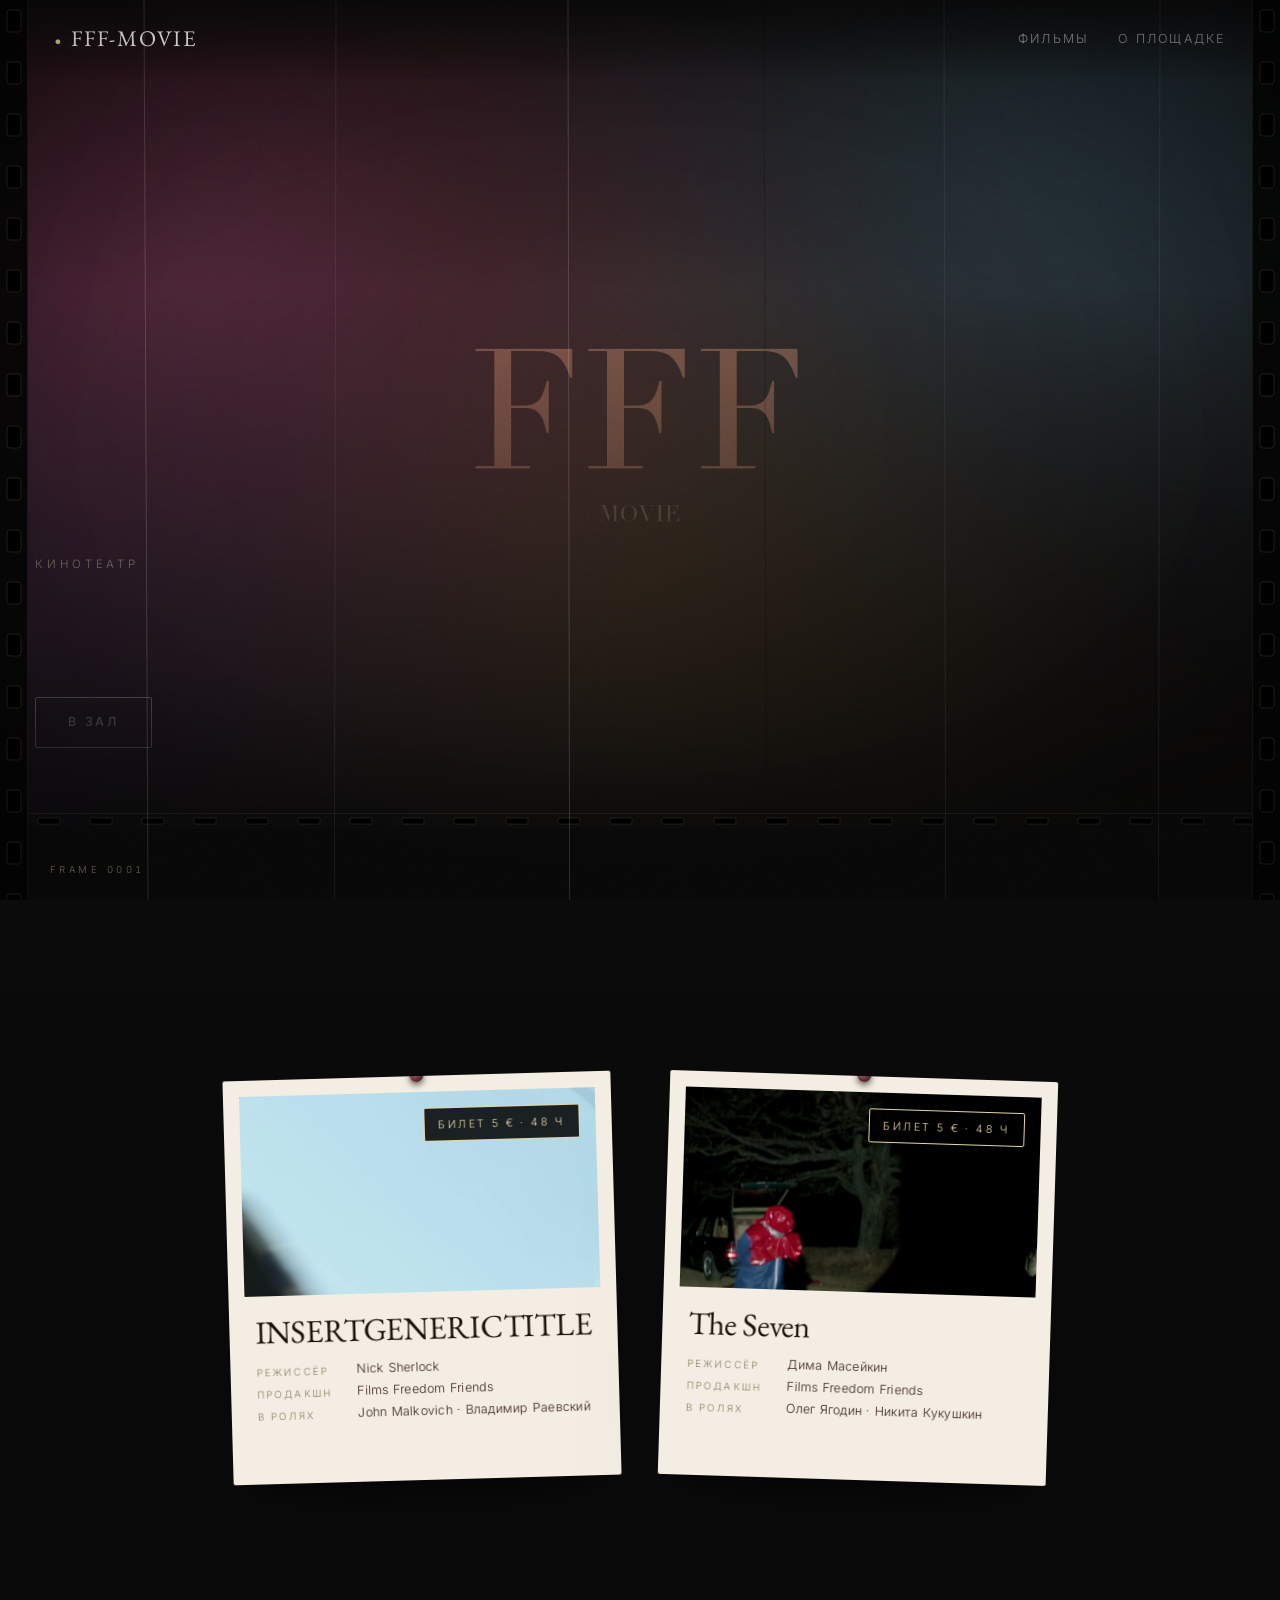
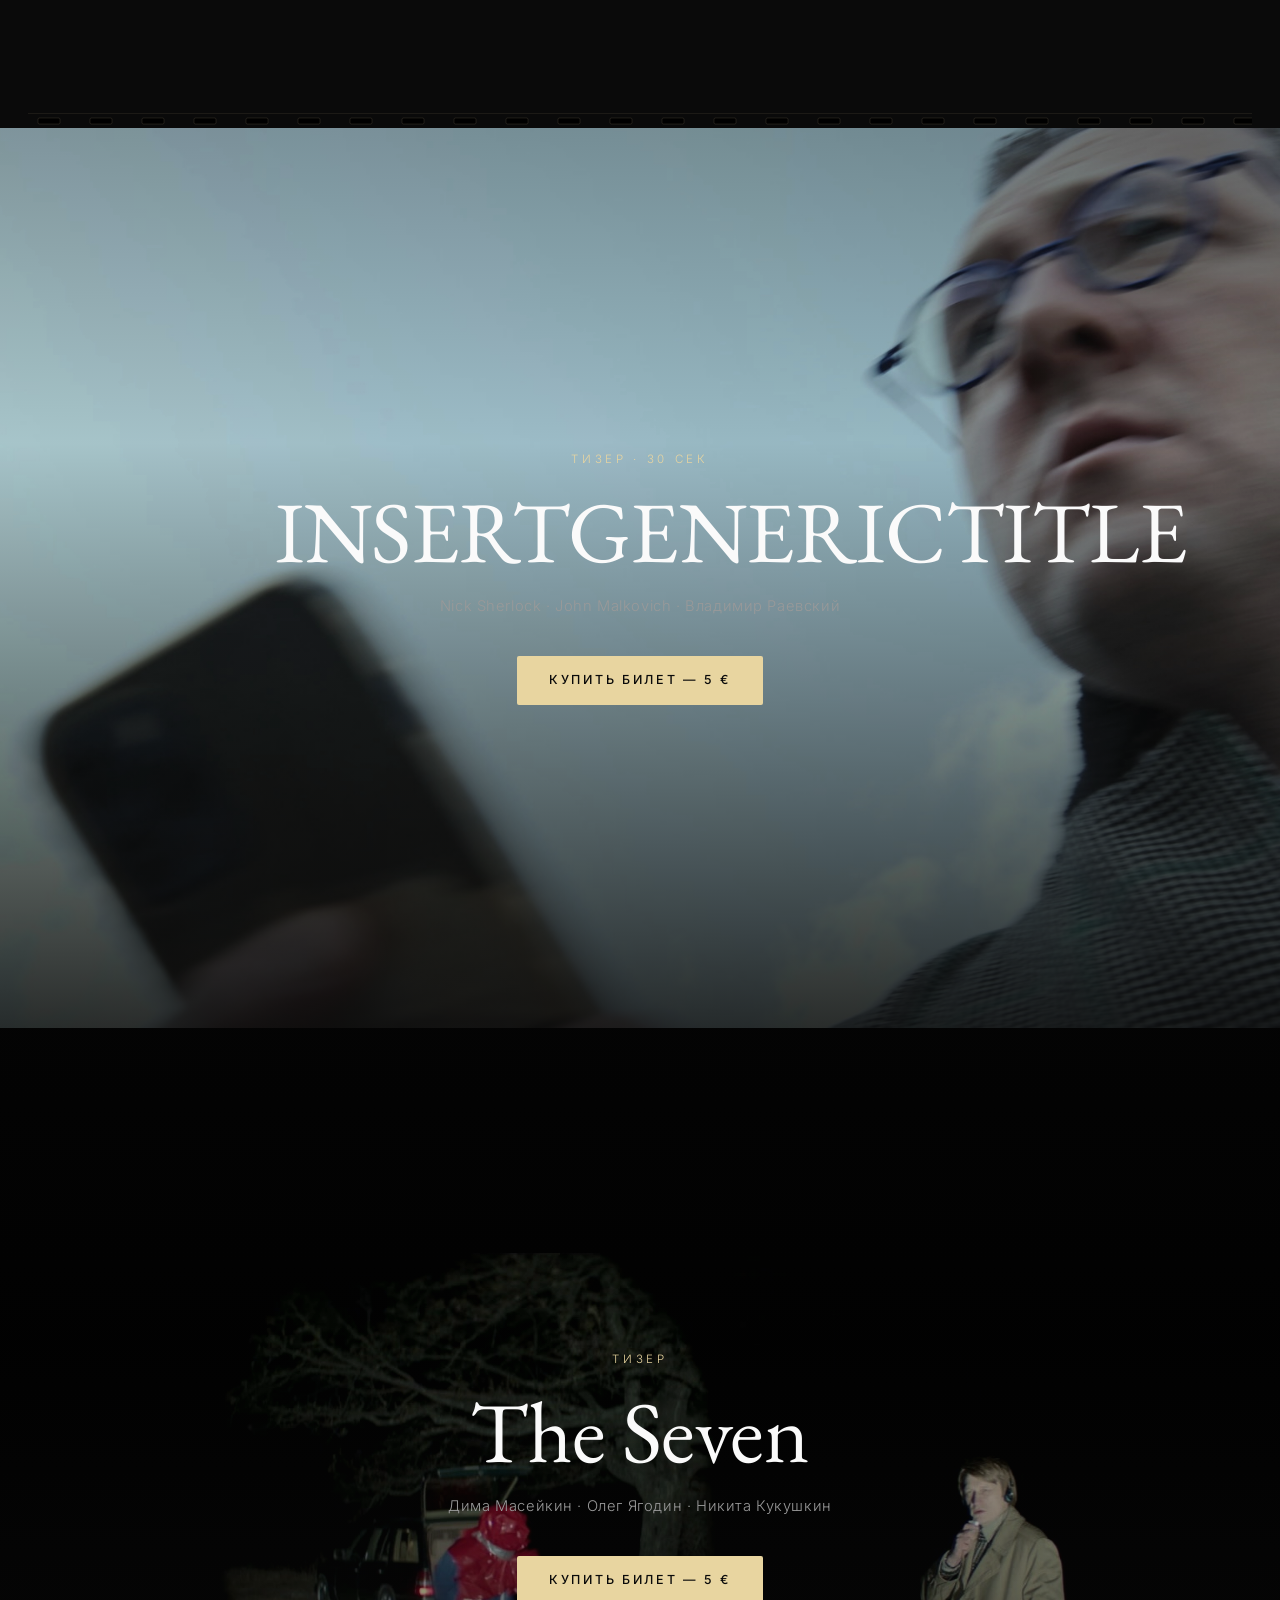
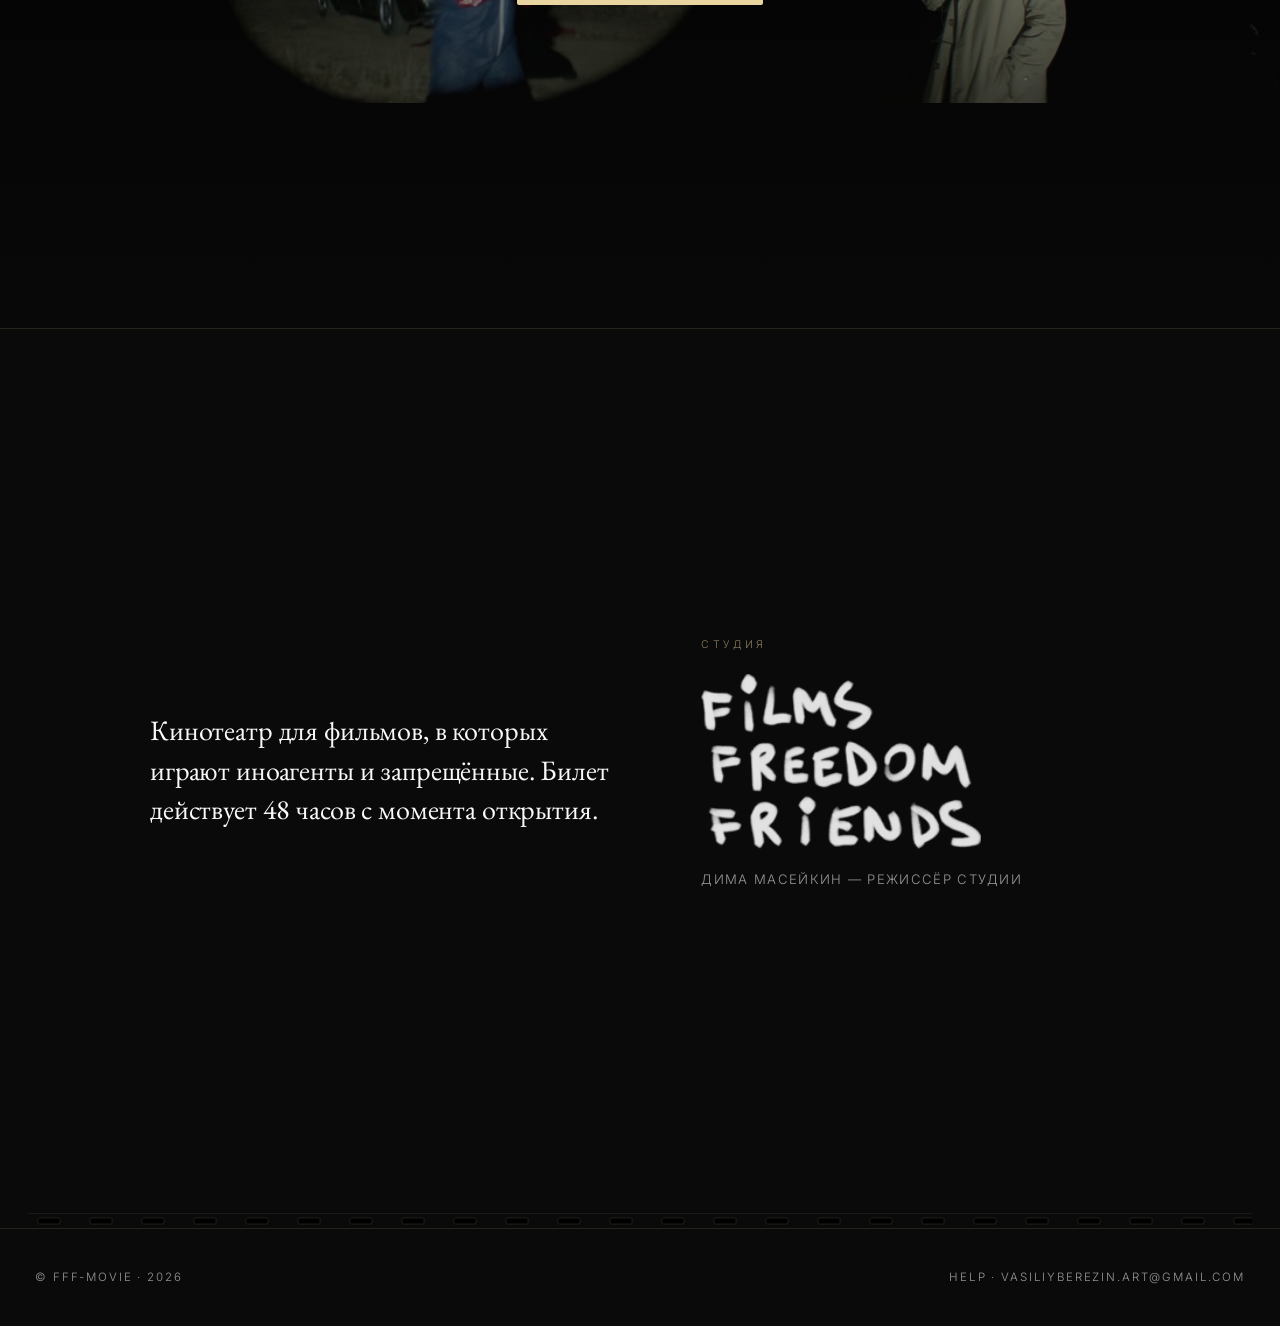
==== commit 1f39da10: "cube-flip + chromatic + tilt + shimmer + mobile polish — cube-flip секций при скролле через animatio" ====
--- a/index.html
+++ b/index.html
@@ -2,7 +2,8 @@
 <html lang="ru">
 <head>
 <meta charset="UTF-8" />
-<meta name="viewport" content="width=device-width, initial-scale=1.0" />
+<meta name="viewport" content="width=device-width, initial-scale=1.0, viewport-fit=cover" />
+<meta name="theme-color" content="#0a0a0a" />
 <title>FFF-Movie — кинотеатр Films Freedom Friends</title>
 <meta name="description" content="Кинотеатр для фильмов, в которых играют иноагенты и запрещённые. Билет 5 €, доступ 48 часов." />
 <meta property="og:title" content="FFF-Movie · кинотеатр Films Freedom Friends" />
@@ -60,6 +61,7 @@
   <video class="hero-video" autoplay muted loop playsinline poster="assets/posters/hero-still.jpg">
     <source src="assets/raw/hero-trailer.mp4" type="video/mp4" />
   </video>
+  <div class="hero-mesh" aria-hidden="true"></div>
   <div class="hero-overlay"></div>
   <div class="hero-content">
     <p class="hero-eyebrow">кинотеатр</p>
@@ -82,6 +84,7 @@
         </div>
         <span class="film-ticket">билет 5 € · 48 ч</span>
       </a>
+      <div class="shimmer" aria-hidden="true"></div>
       <div class="film-meta">
         <h2 class="film-title">INSERTGENERICTITLE</h2>
         <p class="film-credits-row"><span class="role">режиссёр</span> Nick Sherlock</p>
@@ -101,6 +104,7 @@
         </div>
         <span class="film-ticket">билет 5 € · 48 ч</span>
       </a>
+      <div class="shimmer" aria-hidden="true"></div>
       <div class="film-meta">
         <h2 class="film-title">The Seven</h2>
         <p class="film-credits-row"><span class="role">режиссёр</span> Дима Масейкин</p>
--- a/styles.css
+++ b/styles.css
@@ -75,6 +75,42 @@
   justify-content: center;
 }
 .foot { scroll-snap-align: end; }
+
+/* ---------- cube-scroll: each section flips like the face of a cube ----------
+   On supported browsers (Safari 26+, Chrome 115+) we use animation-timeline: view().
+   Older browsers get a JS fallback in script.js that writes inline transform.
+*/
+.hero, .films, .teaser, .about, .help, .not-found, .success, .detail {
+  transform-style: preserve-3d;
+  will-change: transform, opacity, filter;
+}
+@supports (animation-timeline: view()) {
+  .hero, .films, .teaser, .about, .help, .not-found, .success, .detail {
+    animation: cube-flip linear both;
+    animation-timeline: view();
+    animation-range: cover 0% cover 100%;
+  }
+  @keyframes cube-flip {
+    0%   { transform: perspective(1400px) rotateX(58deg) translateZ(-280px); opacity: 0.35; filter: blur(2px); }
+    35%  { transform: perspective(1400px) rotateX(0)     translateZ(0);      opacity: 1;    filter: blur(0); }
+    65%  { transform: perspective(1400px) rotateX(0)     translateZ(0);      opacity: 1;    filter: blur(0); }
+    100% { transform: perspective(1400px) rotateX(-58deg) translateZ(-280px); opacity: 0.35; filter: blur(2px); }
+  }
+  @media (max-width: 700px) {
+    @keyframes cube-flip {
+      0%   { transform: perspective(1100px) rotateX(38deg) translateZ(-160px); opacity: 0.5; filter: blur(1px); }
+      35%  { transform: perspective(1100px) rotateX(0)     translateZ(0);      opacity: 1;   filter: blur(0); }
+      65%  { transform: perspective(1100px) rotateX(0)     translateZ(0);      opacity: 1;   filter: blur(0); }
+      100% { transform: perspective(1100px) rotateX(-38deg) translateZ(-160px); opacity: 0.5; filter: blur(1px); }
+    }
+  }
+}
+@media (prefers-reduced-motion: reduce) {
+  .hero, .films, .teaser, .about, .help, .not-found, .success, .detail {
+    animation: none !important;
+    transform: none !important;
+  }
+}
 
 /* horizontal sprocket strip between frames — a thin film-edge line */
 .hero, .films, .about, .help, .not-found, .success, .detail {
@@ -160,6 +196,33 @@
   position: absolute; inset: 0;
   background:
     linear-gradient(180deg, rgba(10, 10, 10, 0.5) 0%, rgba(10, 10, 10, 0.1) 35%, rgba(10, 10, 10, 0.95) 100%);
+  z-index: 1;
+}
+
+/* prismatic gradient-mesh — soft pulsating warm-cool blobs floating over the hero */
+.hero-mesh {
+  position: absolute; inset: -10%;
+  pointer-events: none;
+  z-index: 1;
+  filter: blur(80px) saturate(1.1);
+  mix-blend-mode: screen;
+  opacity: 0.55;
+  background:
+    radial-gradient(circle at 22% 28%, rgba(255, 110, 180, 0.55) 0%, transparent 45%),
+    radial-gradient(circle at 78% 18%, rgba(110, 200, 255, 0.55) 0%, transparent 45%),
+    radial-gradient(circle at 50% 80%, rgba(255, 200, 110, 0.55) 0%, transparent 45%),
+    radial-gradient(circle at 12% 90%, rgba(190, 130, 255, 0.55) 0%, transparent 45%);
+  animation: hero-mesh-pulse 14s ease-in-out infinite;
+}
+@keyframes hero-mesh-pulse {
+  0%, 100% { transform: scale(1)   rotate(0)   translate(0, 0); opacity: 0.55; }
+  50%      { transform: scale(1.18) rotate(12deg) translate(-2%, 1%); opacity: 0.7; }
+}
+@media (max-width: 700px) {
+  .hero-mesh { filter: blur(50px) saturate(1.05); opacity: 0.45; }
+}
+@media (prefers-reduced-motion: reduce) {
+  .hero-mesh { animation: none; }
 }
 
 .hero-content {
@@ -200,6 +263,7 @@
    color: subtle warm-palette hue-shift per letter (tan / bone / peach)
 */
 .hero-title .ch {
+  position: relative;
   display: inline-block;
   opacity: 0;
   transform: translateY(0.6em) rotate(-6deg);
@@ -212,6 +276,29 @@
     calc(2.6s + var(--i) * 38ms);
   will-change: transform, opacity, filter;
 }
+/* chromatic aberration — RGB ghosts that follow the cursor / scroll */
+.hero-title .ch::before,
+.hero-title .ch::after {
+  content: attr(data-ch);
+  position: absolute;
+  top: 0; left: 0;
+  pointer-events: none;
+  mix-blend-mode: screen;
+  opacity: 0.65;
+  transition: transform 0.18s ease-out;
+}
+.hero-title .ch::before {
+  color: rgba(255, 70, 140, 0.85);
+  transform: translate(calc(var(--ax, 0) * -3.5px), calc(var(--ay, 0) * -2.5px));
+}
+.hero-title .ch::after {
+  color: rgba(80, 200, 255, 0.85);
+  transform: translate(calc(var(--ax, 0) * 3.5px), calc(var(--ay, 0) * 2.5px));
+}
+@media (max-width: 700px) {
+  .hero-title .ch::before { transform: translate(calc(var(--ax, 0) * -2.2px), calc(var(--ay, 0) * -1.5px)); }
+  .hero-title .ch::after  { transform: translate(calc(var(--ax, 0) * 2.2px),  calc(var(--ay, 0) * 1.5px)); }
+}
 .home .hero-title .ch {
   animation-delay:
     calc(2.4s + var(--i) * 45ms),
@@ -360,14 +447,16 @@
 }
 
 .film-card {
-  /* polaroid look — pinned to a wall */
+  /* polaroid look — pinned to a wall, with cursor/gyro 3D-tilt */
   position: relative;
   display: flex; flex-direction: column; gap: 0;
   background: #f4ede3;
   padding: 1rem 1rem 3.5rem;
   border-radius: 2px;
-  transform: rotate(var(--tilt, -1.4deg)) translateZ(0);
-  transition: transform 0.5s cubic-bezier(.2,.7,.2,1), box-shadow 0.5s ease;
+  overflow: hidden;
+  transform-style: preserve-3d;
+  transform: rotate(var(--tilt, -1.4deg)) rotateX(var(--rx, 0deg)) rotateY(var(--ry, 0deg)) translateZ(0);
+  transition: transform 0.35s cubic-bezier(.2,.7,.2,1), box-shadow 0.5s ease;
   box-shadow:
     0 20px 35px -18px rgba(0, 0, 0, 0.7),
     0 50px 90px -50px rgba(0, 0, 0, 0.55);
@@ -376,10 +465,34 @@
 .film-card:nth-child(odd)  { --tilt: -1.6deg; }
 .film-card:nth-child(even) { --tilt:  1.8deg; }
 .film-card:hover {
-  transform: rotate(0) translateZ(40px) translateY(-6px);
+  transform: rotate(0) rotateX(var(--rx, 0deg)) rotateY(var(--ry, 0deg)) translateZ(40px) translateY(-6px);
   box-shadow:
     0 40px 60px -20px rgba(0, 0, 0, 0.85),
     0 80px 130px -60px rgba(0, 0, 0, 0.7);
+}
+
+/* shimmer sweep — runs once when card scrolls into view */
+.film-card .shimmer {
+  position: absolute; inset: 0;
+  pointer-events: none;
+  background: linear-gradient(105deg, transparent 38%, rgba(255,255,255,0.55) 50%, transparent 62%);
+  background-size: 220% 100%;
+  background-position: -120% 0;
+  mix-blend-mode: overlay;
+  opacity: 0;
+  border-radius: 2px;
+}
+.film-card.shimmer-fire .shimmer {
+  animation: shimmer-sweep 1.4s ease-out forwards;
+}
+@keyframes shimmer-sweep {
+  0%   { opacity: 0;   background-position: -120% 0; }
+  20%  { opacity: 0.9; }
+  100% { opacity: 0;   background-position: 120% 0; }
+}
+@media (prefers-reduced-motion: reduce) {
+  .film-card { transition: none; }
+  .film-card .shimmer { display: none; }
 }
 
 /* push-pin */
@@ -750,6 +863,94 @@
   color: var(--white-mute);
   margin-bottom: 1.2rem;
   font-size: 1rem;
+}
+
+/* ============================================================
+   Mobile polish (≤ 700px)
+   ============================================================ */
+@media (max-width: 700px) {
+  /* iOS safe-area: notch + home-indicator */
+  body { padding-bottom: env(safe-area-inset-bottom); }
+  .nav { padding-top: max(1rem, env(safe-area-inset-top)); padding-left: 1.2rem; padding-right: 1.2rem; }
+  .frame-counter { left: 1.2rem; bottom: max(1rem, env(safe-area-inset-bottom)); }
+
+  /* prevent iOS auto-zoom of long words / address bar fudging */
+  html { -webkit-text-size-adjust: 100%; text-size-adjust: 100%; }
+
+  /* prefer dvh (the current visible height) where available */
+  .hero { height: 100dvh; min-height: 100dvh; }
+  .films, .about, .help, .not-found, .success, .detail, .teaser {
+    min-height: 100dvh;
+  }
+
+  /* tap targets ≥ 44 px */
+  .cta, .cta-primary, .cta-ghost,
+  .pay-stripe, .pay-paypal, .pay-ru,
+  .nav-links a, .foot-links a {
+    min-height: 44px;
+    display: inline-flex;
+    align-items: center;
+    justify-content: center;
+    touch-action: manipulation;
+  }
+
+  /* mobile typography tighten */
+  .hero-eyebrow { font-size: 0.66rem; }
+  .hero-title { padding: 0 0.2rem; }
+  .teaser-content { padding: 0 1.4rem; }
+  .teaser-title { font-size: clamp(2rem, 8vw, 3.4rem); }
+  .teaser-credits { font-size: 0.78rem; line-height: 1.4; }
+  .nav-links { gap: 0.9rem; font-size: 0.66rem; }
+  .brand { font-size: 1.05rem; letter-spacing: 0.16em; }
+
+  /* about — single-column, breathing room */
+  .about-inner { gap: 2.4rem; }
+  .about-text { font-size: 1.15rem; line-height: 1.45; }
+  .studio-logo { max-width: 200px; }
+
+  /* polaroid postcards: less aggressive shadow, no overflow */
+  .film-card {
+    padding: 0.8rem 0.8rem 2.6rem;
+    box-shadow:
+      0 14px 24px -14px rgba(0, 0, 0, 0.75),
+      0 30px 50px -36px rgba(0, 0, 0, 0.55);
+  }
+  .film-card:nth-child(odd)  { --tilt: -1.0deg; }
+  .film-card:nth-child(even) { --tilt:  1.2deg; }
+
+  /* detail page: tighten */
+  .detail-hero { height: 56vh; min-height: 360px; }
+  .detail-body { padding: 0 1.2rem 4rem; margin-top: -4rem; }
+  .detail-buy { padding: 1.4rem; }
+
+  /* help blocks: touchable spacing */
+  .help-block { padding: 1.4rem 0; }
+  .help-block p { font-size: 0.96rem; line-height: 1.6; }
+
+  /* pulses / mesh: keep but lighter */
+  .hero-mesh { animation-duration: 18s; }
+
+  /* gentler grain on mobile */
+  body::after { opacity: 0.09; }
+  html::after { opacity: 0.05; }
+}
+
+/* tiny phones — 360 px and below */
+@media (max-width: 380px) {
+  .nav { padding: 0.8rem 1rem; }
+  .nav-links a { font-size: 0.6rem; letter-spacing: 0.16em; }
+  .brand { font-size: 0.95rem; }
+  .hero-title { font-size: clamp(1.4rem, 7vw, 2rem); }
+  .teaser-title { font-size: clamp(1.7rem, 8vw, 2.4rem); }
+  .film-credits-row .role { min-width: 4.6rem; font-size: 0.58rem; }
+}
+
+/* hover-only effects → disable on touch */
+@media (hover: none) {
+  .film-poster:hover .film-poster-img { transform: none; filter: saturate(0.9); }
+  .film-poster:hover .film-poster-video { opacity: 0; }
+  .film-poster:hover .film-card-overlay { opacity: 0; }
+  .film-card:hover { transform: rotate(var(--tilt, -1deg)) rotateX(var(--rx, 0deg)) rotateY(var(--ry, 0deg)); }
 }
 
 /* ---------- cinema overlay ----------
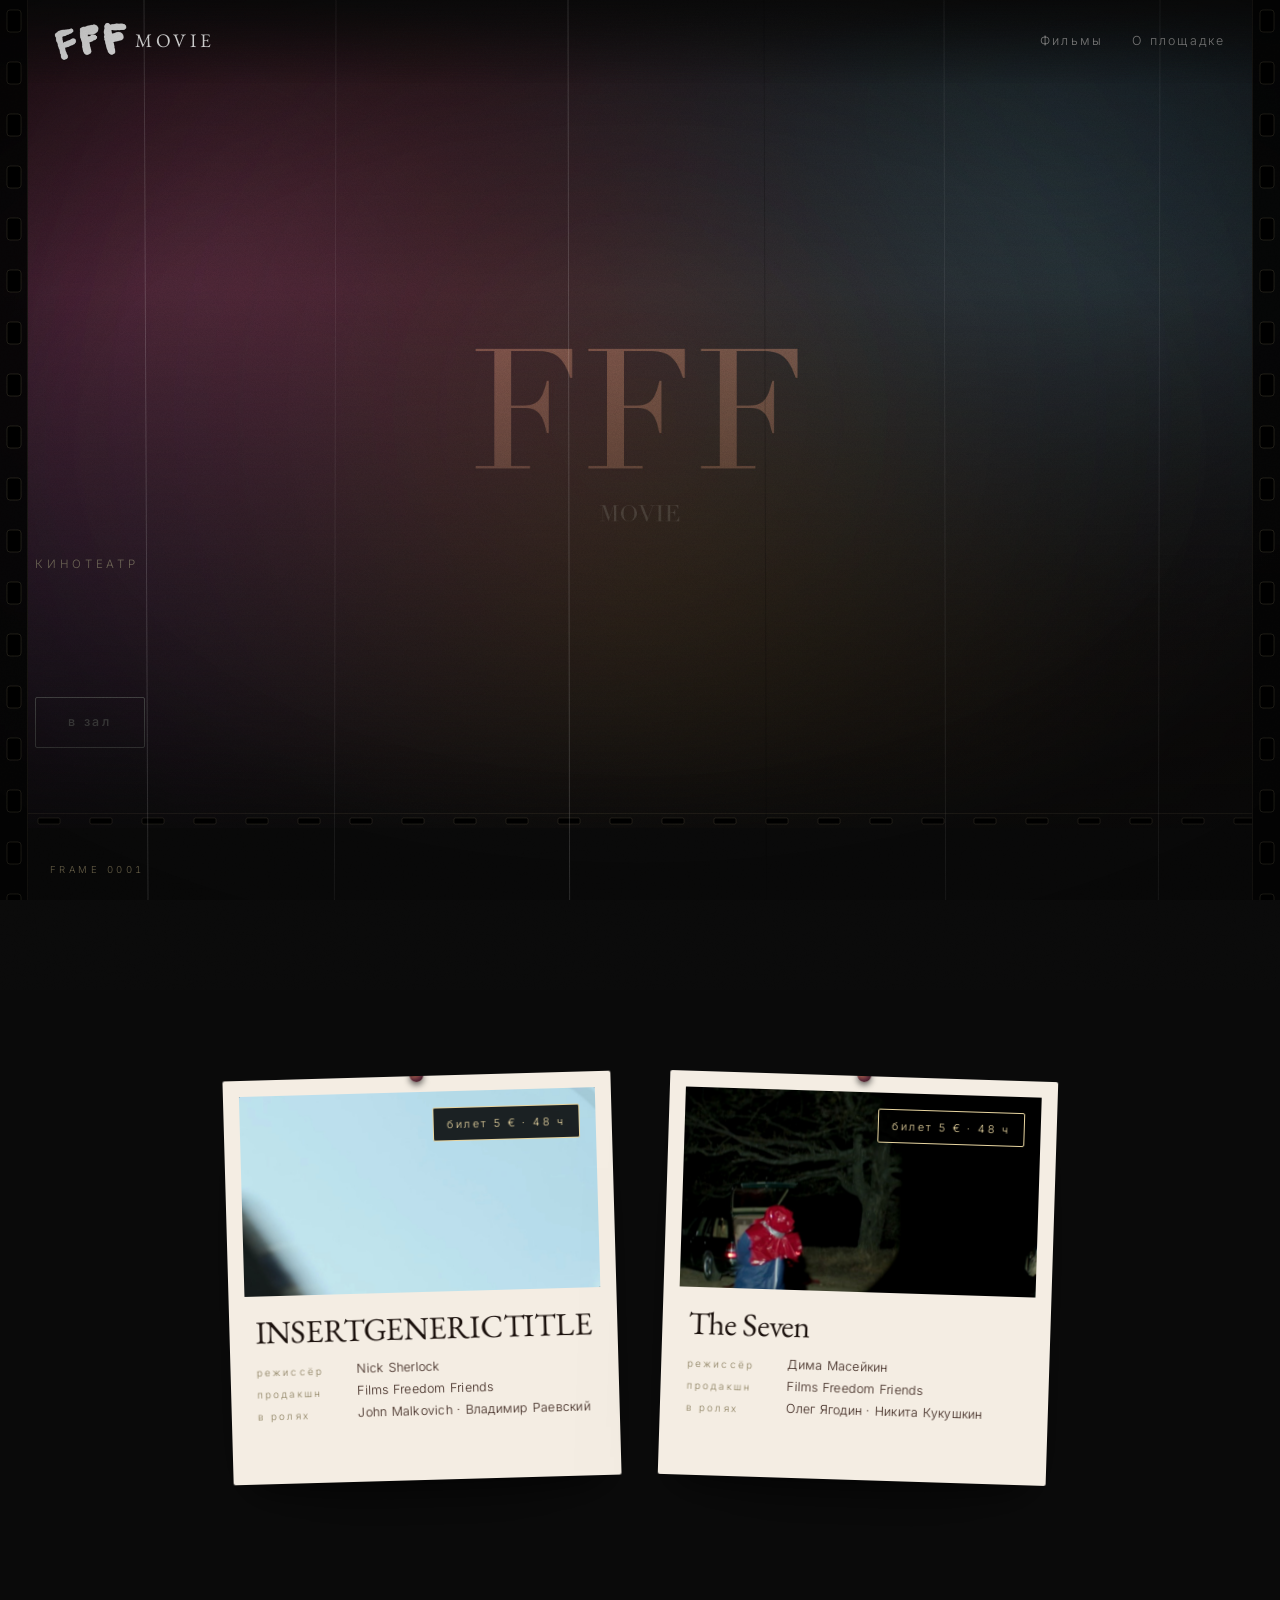
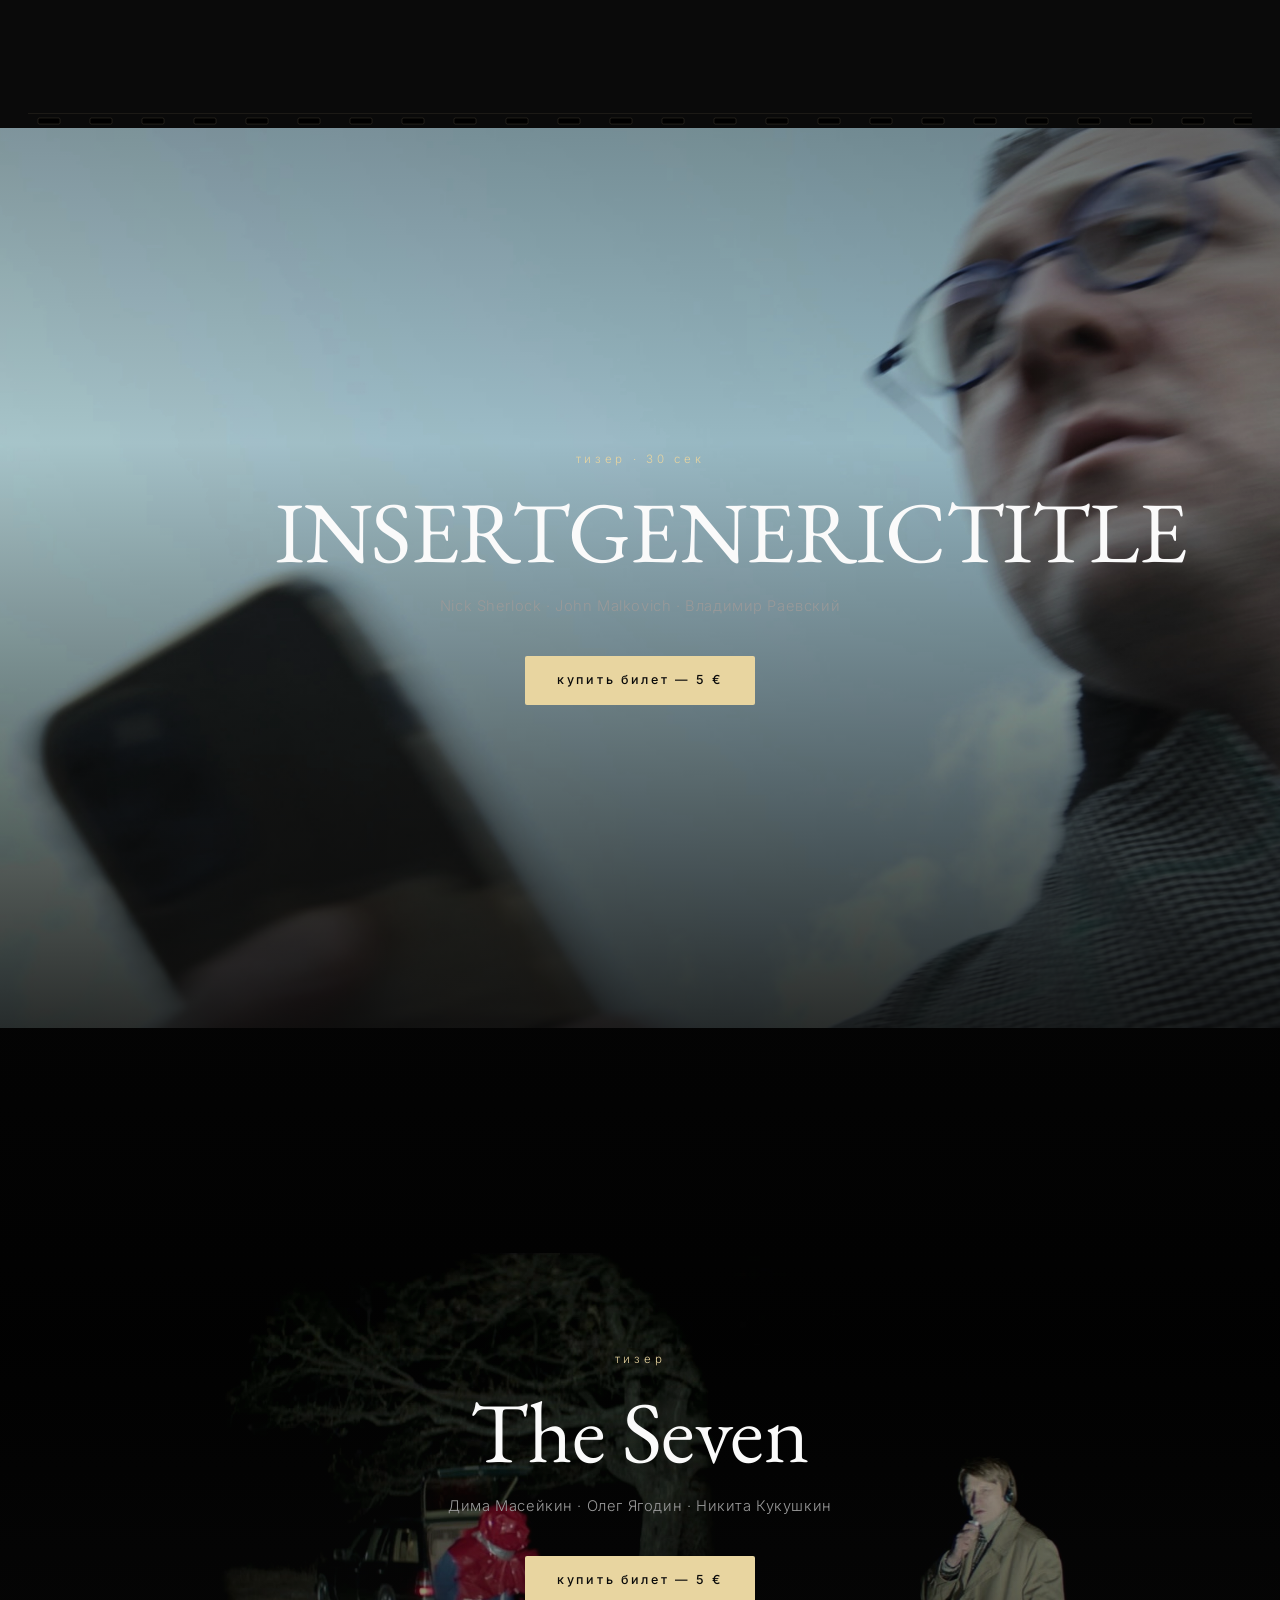
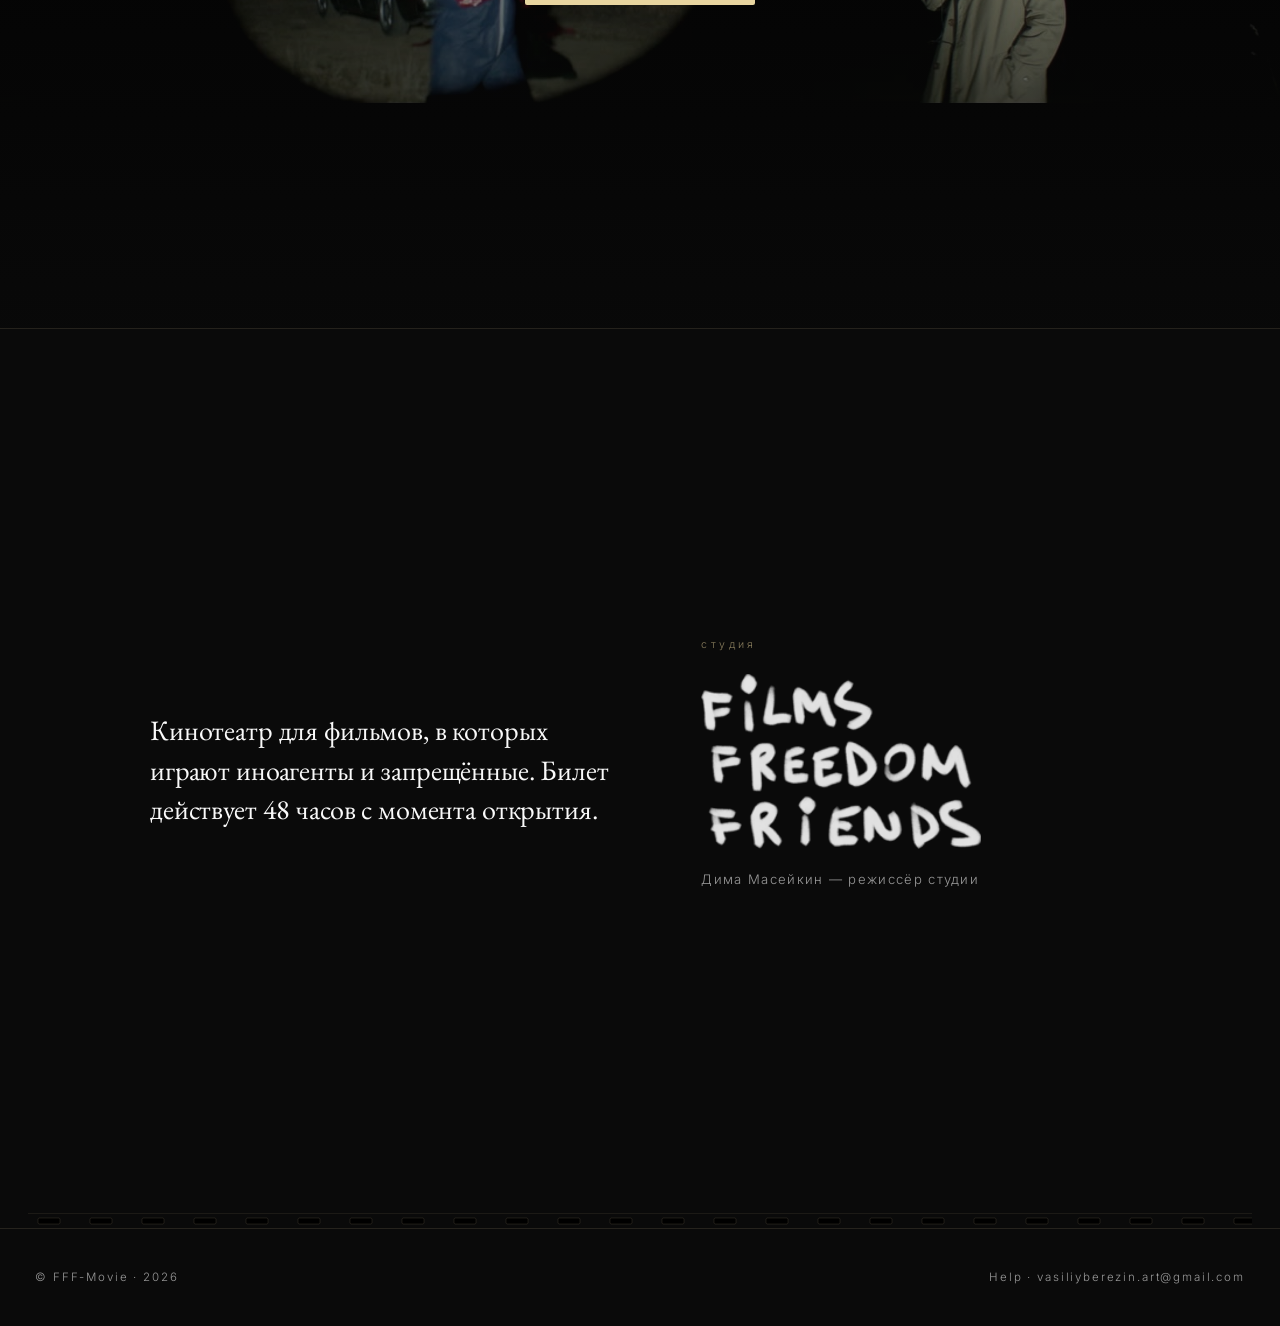
==== commit 75a465dc: "brand: рукописное FFF-png + правки от Зюмкина — FFF в логотипе → IMG_0193 рукописное (PIL: lum→alpha" ====
--- a/index.html
+++ b/index.html
@@ -47,9 +47,9 @@
 </div>
 
 <header class="nav">
-  <a href="/" class="brand">
-    <span class="brand-mark">●</span>
-    <span class="brand-name" data-platform-name>FFF-Movie</span>
+  <a href="/" class="brand" aria-label="FFF Movie">
+    <img class="brand-fff" src="assets/brand/fff-letters.png" alt="FFF" />
+    <span class="brand-name">Movie</span>
   </a>
   <nav class="nav-links">
     <a href="#films">Фильмы</a>
--- a/styles.css
+++ b/styles.css
@@ -147,20 +147,29 @@
 }
 
 .brand {
-  display: flex; align-items: baseline; gap: 0.5rem;
+  display: flex; align-items: center; gap: 0.55rem;
   font-family: var(--hand);
   font-weight: 400;
-  font-size: 1.4rem;
-  letter-spacing: 0.08em;
+  font-size: 1.2rem;
+  letter-spacing: 0.18em;
   text-transform: uppercase;
 }
+.brand-fff {
+  height: 2em;
+  width: auto;
+  display: block;
+  /* invert to white-on-dark (the source PNG already is white-on-transparent, this is just safe) */
+  filter: drop-shadow(0 1px 0 rgba(0,0,0,0.3));
+}
 .brand-mark { color: var(--melon); font-size: 0.7rem; transform: translateY(-1px); }
+@media (max-width: 700px) {
+  .brand-fff { height: 1.7em; }
+}
 
 .nav-links {
   display: flex; gap: 1.8rem;
   font-size: 0.78rem;
   letter-spacing: 0.18em;
-  text-transform: uppercase;
   color: var(--white-mute);
 }
 .nav-links a:hover { color: var(--melon); }
@@ -327,7 +336,6 @@
   padding: 0.95rem 2rem;
   font-size: 0.78rem;
   letter-spacing: 0.22em;
-  text-transform: uppercase;
   font-weight: 500;
   border-radius: 2px;
   transition: all 0.25s ease;
@@ -391,7 +399,6 @@
 .teaser-eyebrow {
   font-size: 0.72rem;
   letter-spacing: 0.32em;
-  text-transform: uppercase;
   color: var(--bone);
   margin-bottom: 1.2rem;
 }
@@ -555,7 +562,6 @@
 .film-card-action {
   font-size: 0.72rem;
   letter-spacing: 0.32em;
-  text-transform: uppercase;
   color: var(--bone);
   padding: 0.7rem 1.4rem;
   border: 1px solid var(--bone);
@@ -572,7 +578,6 @@
   color: var(--bone);
   font-size: 0.68rem;
   letter-spacing: 0.22em;
-  text-transform: uppercase;
   border: 1px solid var(--bone);
   border-radius: 2px;
   z-index: 2;
@@ -600,7 +605,6 @@
 }
 .film-credits-row .role {
   color: #8a7e5e;
-  text-transform: uppercase;
   font-size: 0.62rem;
   letter-spacing: 0.22em;
   padding-top: 0.2rem;
@@ -649,7 +653,6 @@
 .studio-label {
   font-size: 0.66rem;
   letter-spacing: 0.32em;
-  text-transform: uppercase;
   color: var(--bone-mute);
   margin-bottom: 0.4rem;
 }
@@ -670,7 +673,6 @@
 .studio-people {
   font-size: 0.82rem;
   letter-spacing: 0.1em;
-  text-transform: uppercase;
   color: var(--white-mute);
   margin-top: 0.4rem;
 }
@@ -693,7 +695,6 @@
   display: flex; justify-content: space-between;
   font-size: 0.72rem;
   letter-spacing: 0.16em;
-  text-transform: uppercase;
   color: var(--white-mute);
   border-top: 1px solid var(--line);
 }
@@ -745,7 +746,6 @@
 .detail-credits {
   font-size: 0.8rem;
   letter-spacing: 0.18em;
-  text-transform: uppercase;
   color: var(--bone);
   margin-bottom: 2.5rem;
 }
@@ -792,7 +792,6 @@
 .detail-buy-row .term {
   font-size: 0.72rem;
   letter-spacing: 0.18em;
-  text-transform: uppercase;
   color: var(--white-mute);
 }
 
@@ -803,7 +802,6 @@
   padding: 0.95rem 1.2rem;
   font-size: 0.78rem;
   letter-spacing: 0.22em;
-  text-transform: uppercase;
   font-weight: 500;
   border-radius: 2px;
   cursor: pointer;
@@ -1086,7 +1084,6 @@
   color: var(--bone);
   pointer-events: none;
   font-variant-numeric: tabular-nums;
-  text-transform: uppercase;
   mix-blend-mode: difference;
   opacity: 0.6;
 }
@@ -1190,7 +1187,6 @@
 .help-eyebrow {
   font-size: 0.72rem;
   letter-spacing: 0.32em;
-  text-transform: uppercase;
   color: var(--bone);
   margin-bottom: 1.2rem;
 }
@@ -1211,7 +1207,6 @@
   font-weight: 500;
   font-size: 0.74rem;
   letter-spacing: 0.28em;
-  text-transform: uppercase;
   color: var(--bone-mute);
   margin-bottom: 1rem;
 }
@@ -1282,7 +1277,6 @@
 .nf-eyebrow {
   font-size: 0.66rem;
   letter-spacing: 0.36em;
-  text-transform: uppercase;
   color: var(--bone);
   margin-bottom: 1.5rem;
 }
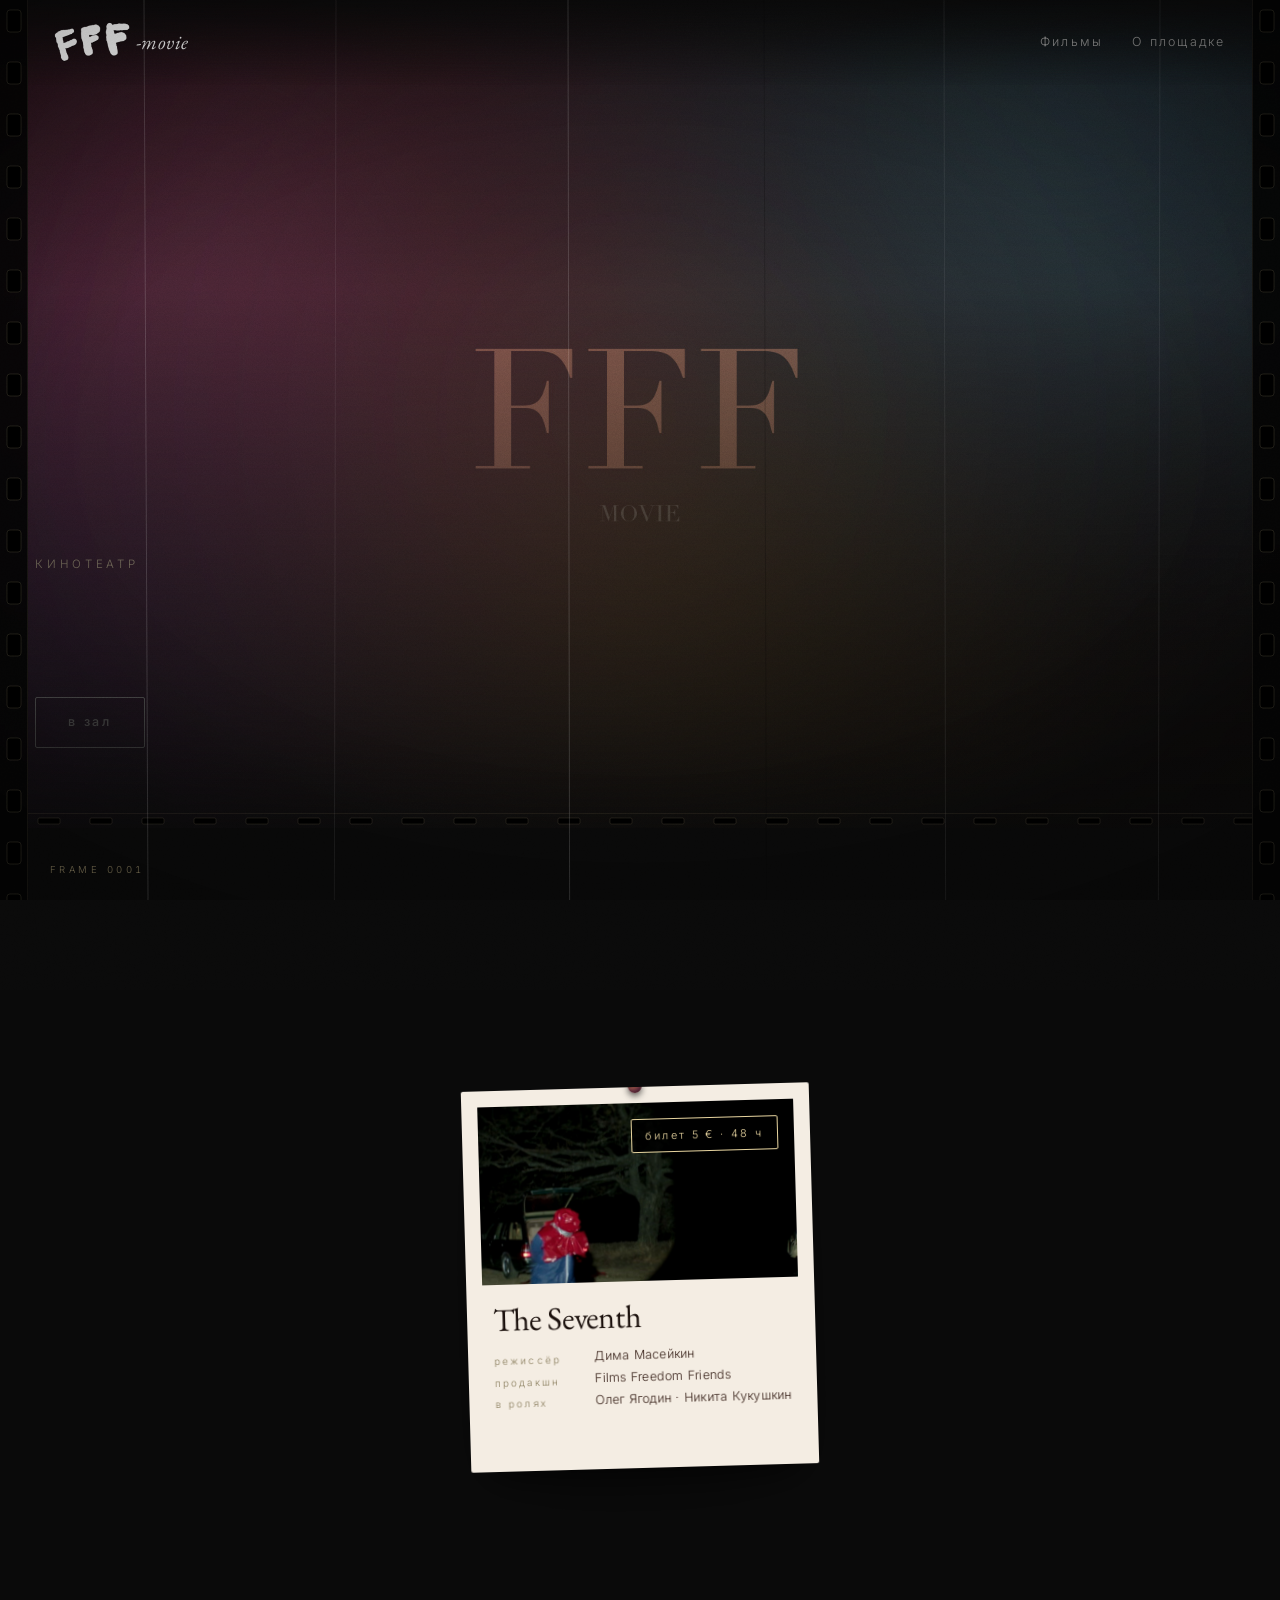
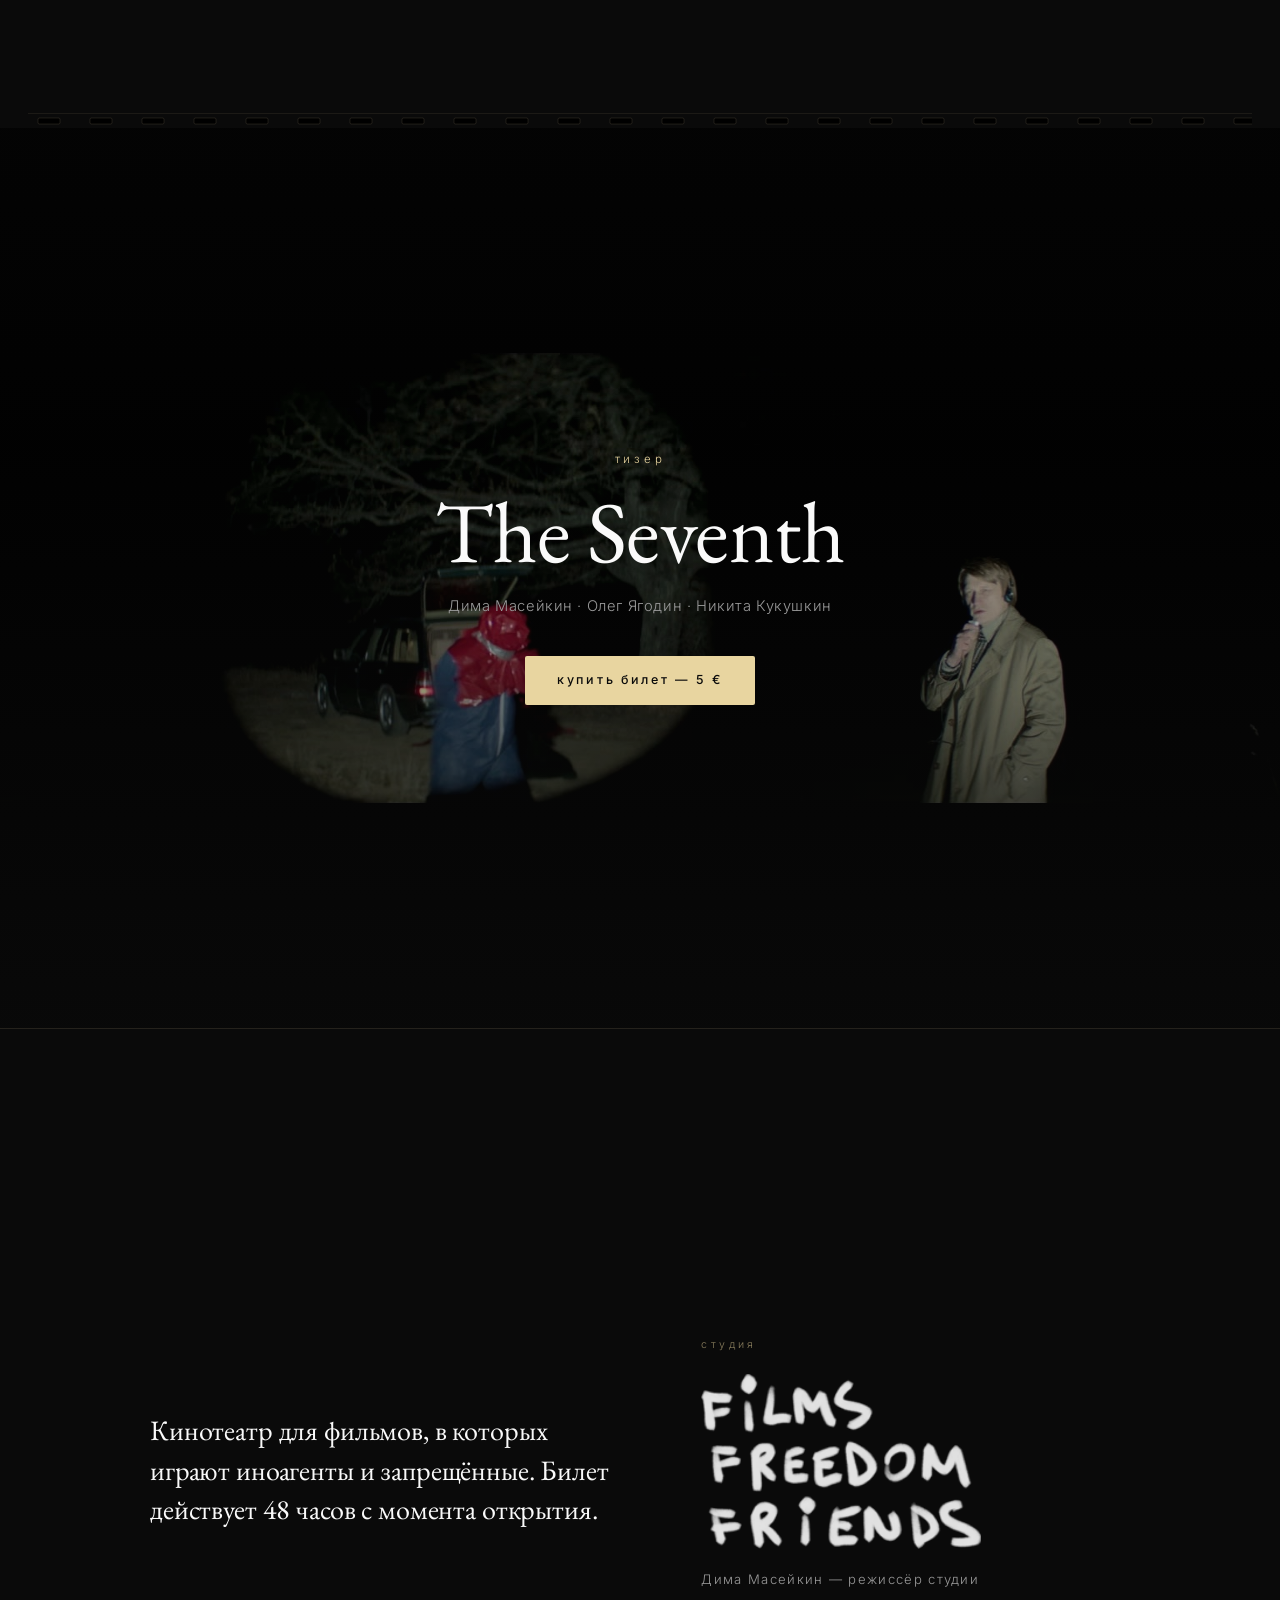
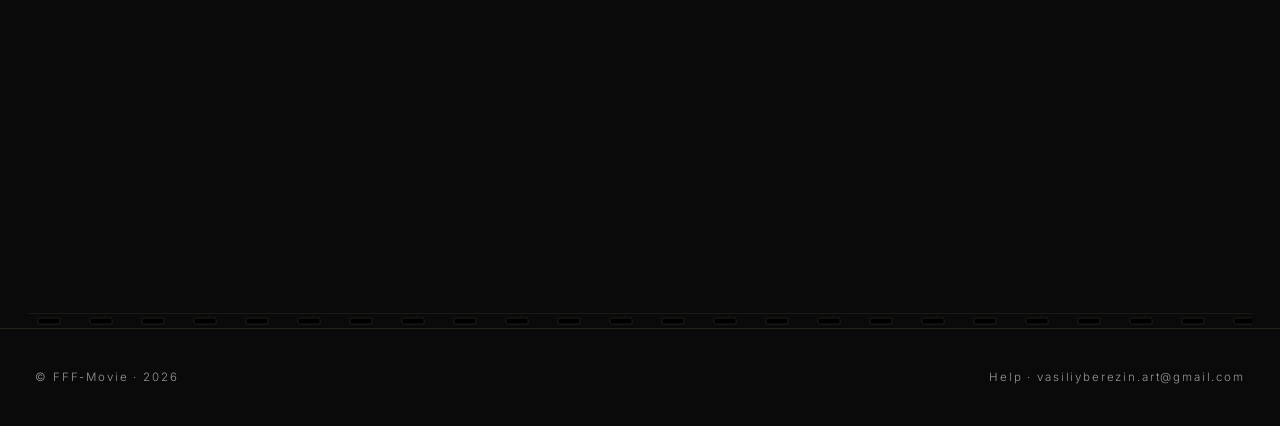
==== commit 376770cd: "The Seventh-only release: убрана INSERTGENERICTITLE, бренд → FFF-movie — витрина теперь с одним филь" ====
--- a/index.html
+++ b/index.html
@@ -4,12 +4,12 @@
 <meta charset="UTF-8" />
 <meta name="viewport" content="width=device-width, initial-scale=1.0, viewport-fit=cover" />
 <meta name="theme-color" content="#0a0a0a" />
-<title>FFF-Movie — кинотеатр Films Freedom Friends</title>
-<meta name="description" content="Кинотеатр для фильмов, в которых играют иноагенты и запрещённые. Билет 5 €, доступ 48 часов." />
-<meta property="og:title" content="FFF-Movie · кинотеатр Films Freedom Friends" />
+<title>FFF-movie — The Seventh</title>
+<meta name="description" content="The Seventh — фильм Димы Масейкина. Олег Ягодин · Никита Кукушкин. Films Freedom Friends. Билет 5 €, 48 часов." />
+<meta property="og:title" content="FFF-movie · The Seventh" />
 <meta property="og:description" content="Иноагенты. Запрещённые. Свобода. Билет 5 €, доступ 48 часов." />
 <meta property="og:type" content="website" />
-<meta property="og:image" content="assets/posters/hero-still.jpg" />
+<meta property="og:image" content="assets/posters/seven-hero.jpg" />
 <meta name="twitter:card" content="summary_large_image" />
 <link rel="preconnect" href="https://fonts.googleapis.com" />
 <link rel="preconnect" href="https://fonts.gstatic.com" crossorigin />
@@ -49,7 +49,7 @@
 <header class="nav">
   <a href="/" class="brand" aria-label="FFF Movie">
     <img class="brand-fff" src="assets/brand/fff-letters.png" alt="FFF" />
-    <span class="brand-name">Movie</span>
+    <span class="brand-name">-movie</span>
   </a>
   <nav class="nav-links">
     <a href="#films">Фильмы</a>
@@ -71,14 +71,14 @@
 </section>
 
 <section id="films" class="films">
-  <div class="films-grid">
+  <div class="films-grid films-grid-single">
 
     <article class="film-card">
-      <a href="#teaser-igt" class="film-poster">
-        <video class="film-poster-video" muted loop playsinline preload="metadata" poster="assets/posters/igt.jpg">
-          <source src="assets/raw/igt-teaser.mp4" type="video/mp4" />
+      <a href="#teaser-seven" class="film-poster">
+        <video class="film-poster-video" muted loop playsinline preload="metadata" poster="assets/posters/seven.jpg">
+          <source src="assets/raw/seven-teaser.mp4" type="video/mp4" />
         </video>
-        <img class="film-poster-img" src="assets/posters/igt.jpg" alt="INSERTGENERICTITLE — постер" />
+        <img class="film-poster-img" src="assets/posters/seven.jpg" alt="The Seventh — постер" />
         <div class="film-card-overlay">
           <span class="film-card-action">смотреть тизер</span>
         </div>
@@ -86,46 +86,13 @@
       </a>
       <div class="shimmer" aria-hidden="true"></div>
       <div class="film-meta">
-        <h2 class="film-title">INSERTGENERICTITLE</h2>
-        <p class="film-credits-row"><span class="role">режиссёр</span> Nick Sherlock</p>
-        <p class="film-credits-row"><span class="role">продакшн</span> Films Freedom Friends</p>
-        <p class="film-credits-row"><span class="role">в&nbsp;ролях</span> John Malkovich · Владимир Раевский</p>
-      </div>
-    </article>
-
-    <article class="film-card">
-      <a href="#teaser-seven" class="film-poster">
-        <video class="film-poster-video" muted loop playsinline preload="metadata" poster="assets/posters/seven.jpg">
-          <source src="assets/raw/seven-teaser.mp4" type="video/mp4" />
-        </video>
-        <img class="film-poster-img" src="assets/posters/seven.jpg" alt="The Seven — постер" />
-        <div class="film-card-overlay">
-          <span class="film-card-action">смотреть тизер</span>
-        </div>
-        <span class="film-ticket">билет 5 € · 48 ч</span>
-      </a>
-      <div class="shimmer" aria-hidden="true"></div>
-      <div class="film-meta">
-        <h2 class="film-title">The Seven</h2>
+        <h2 class="film-title">The Seventh</h2>
         <p class="film-credits-row"><span class="role">режиссёр</span> Дима Масейкин</p>
         <p class="film-credits-row"><span class="role">продакшн</span> Films Freedom Friends</p>
         <p class="film-credits-row"><span class="role">в&nbsp;ролях</span> Олег Ягодин · Никита Кукушкин</p>
       </div>
     </article>
 
-  </div>
-</section>
-
-<section class="teaser teaser-cinema" id="teaser-igt">
-  <video class="teaser-video" muted playsinline preload="metadata" poster="assets/posters/igt-hero.jpg" data-teaser-video>
-    <source src="assets/raw/igt-teaser.mp4" type="video/mp4" />
-  </video>
-  <div class="teaser-overlay"></div>
-  <div class="teaser-content">
-    <p class="teaser-eyebrow">тизер · 30 сек</p>
-    <h2 class="teaser-title">INSERTGENERICTITLE</h2>
-    <p class="teaser-credits">Nick Sherlock · John Malkovich · Владимир Раевский</p>
-    <a href="films/insertgenerictitle.html" class="cta cta-primary">купить билет — 5 €</a>
   </div>
 </section>
 
@@ -136,7 +103,7 @@
   <div class="teaser-overlay"></div>
   <div class="teaser-content">
     <p class="teaser-eyebrow">тизер</p>
-    <h2 class="teaser-title">The Seven</h2>
+    <h2 class="teaser-title">The Seventh</h2>
     <p class="teaser-credits">Дима Масейкин · Олег Ягодин · Никита Кукушкин</p>
     <a href="films/seven.html" class="cta cta-primary">купить билет — 5 €</a>
   </div>
--- a/styles.css
+++ b/styles.css
@@ -147,13 +147,14 @@
 }
 
 .brand {
-  display: flex; align-items: center; gap: 0.55rem;
+  display: flex; align-items: center; gap: 0.4rem;
   font-family: var(--hand);
   font-weight: 400;
-  font-size: 1.2rem;
-  letter-spacing: 0.18em;
-  text-transform: uppercase;
-}
+  font-size: 1.25rem;
+  letter-spacing: 0.02em;
+  font-style: italic;
+}
+.brand-name { font-style: italic; }
 .brand-fff {
   height: 2em;
   width: auto;
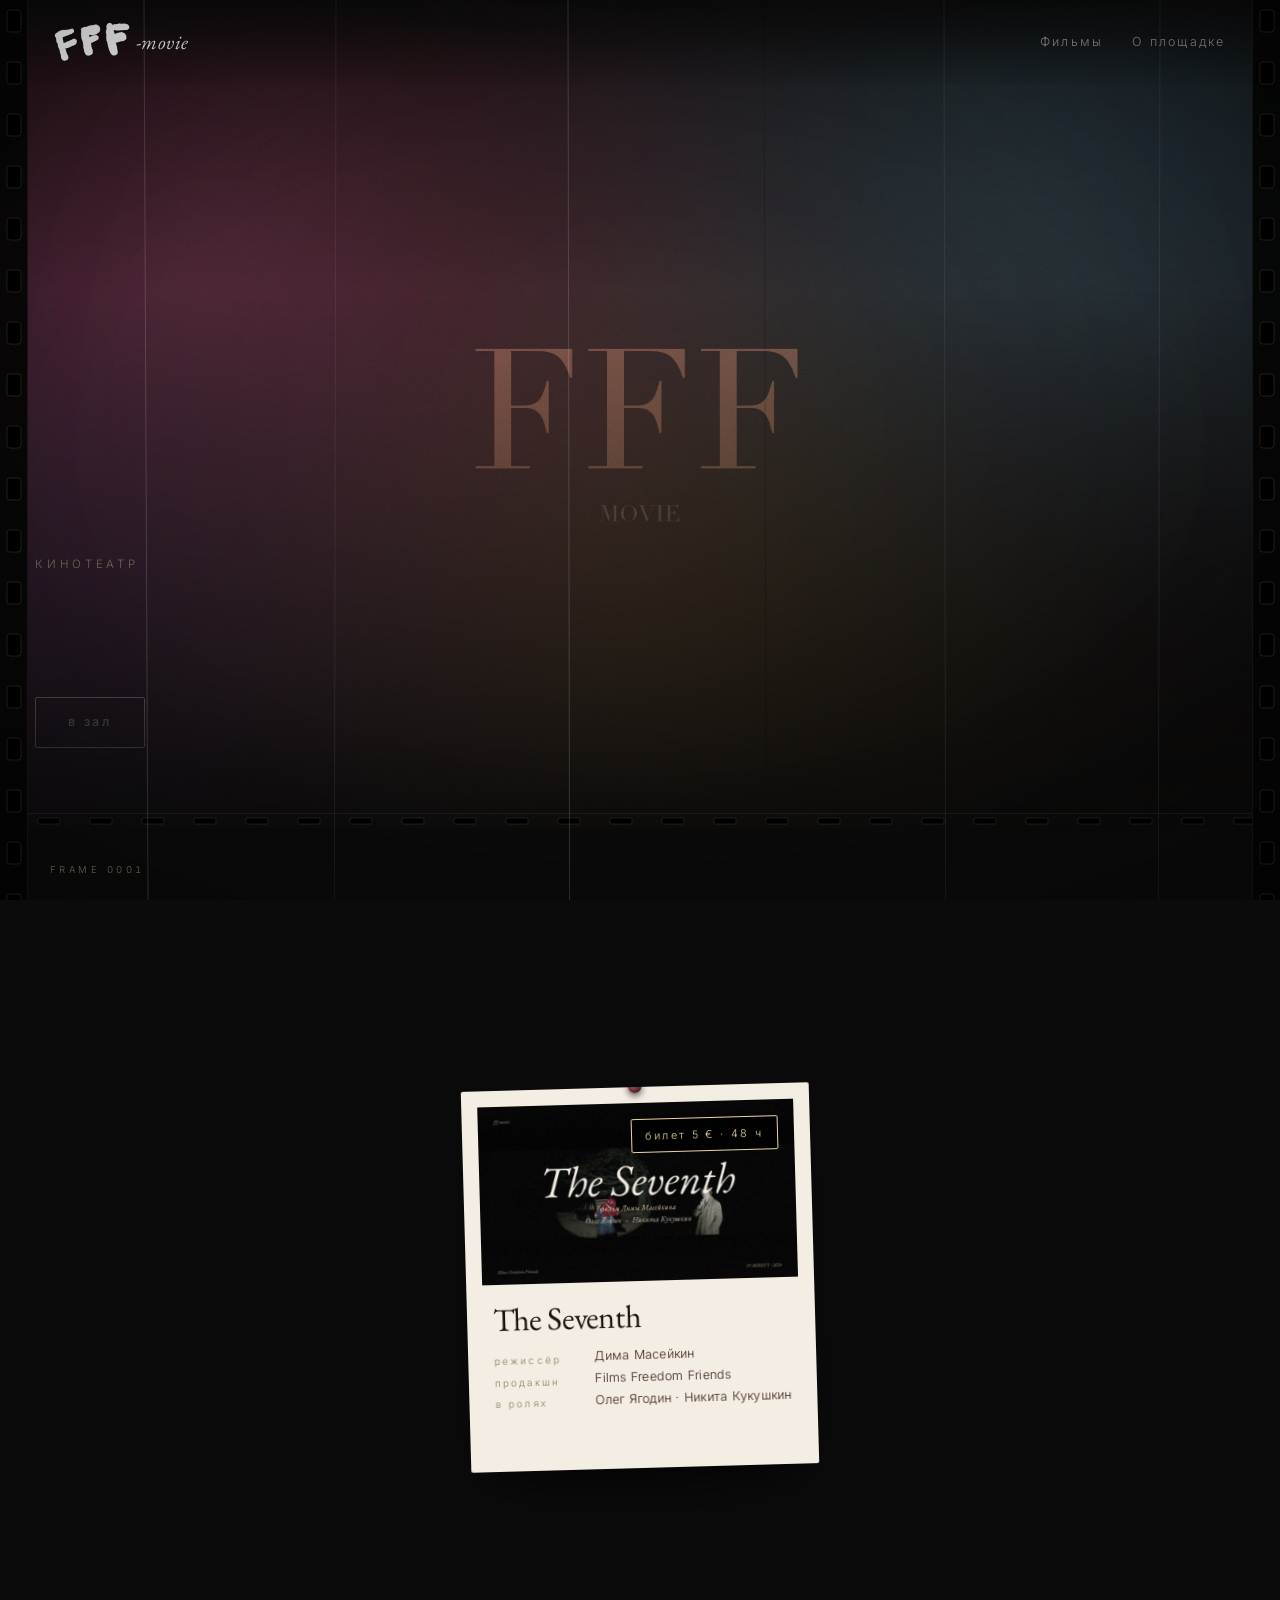
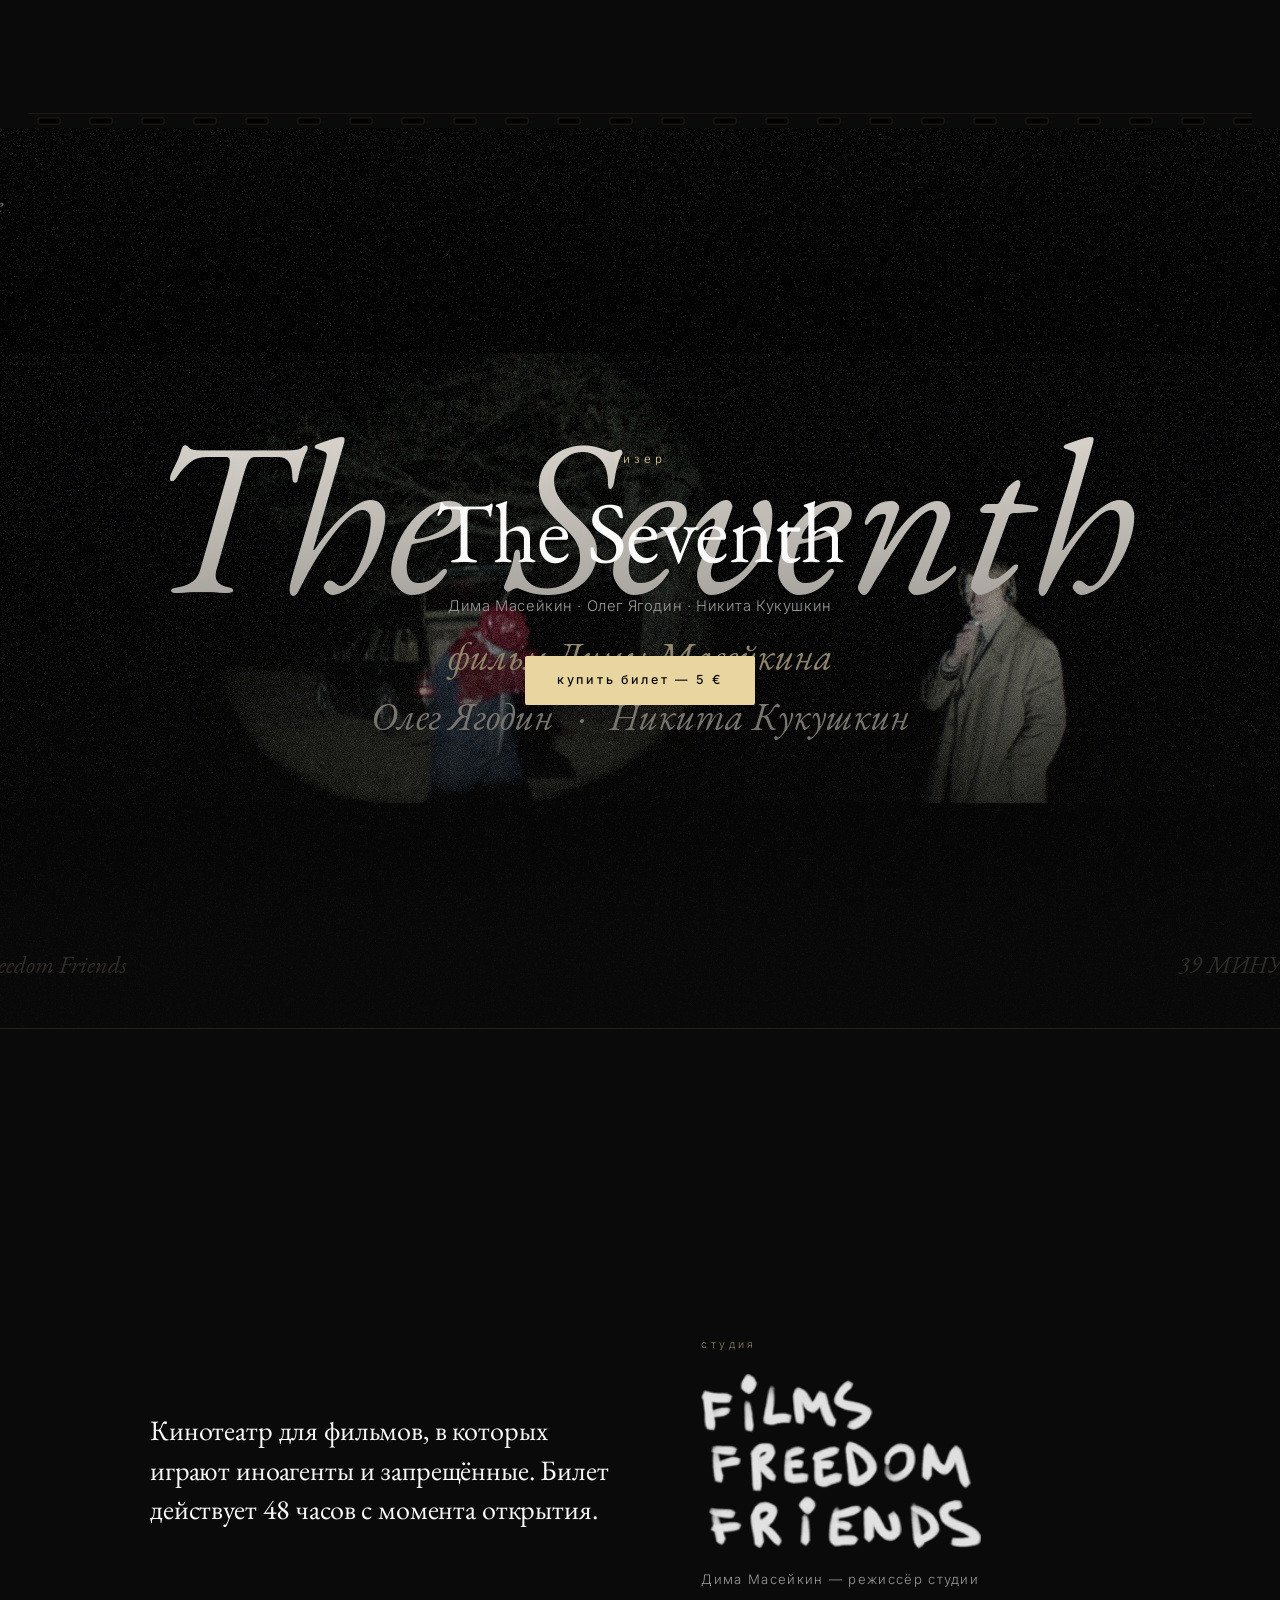
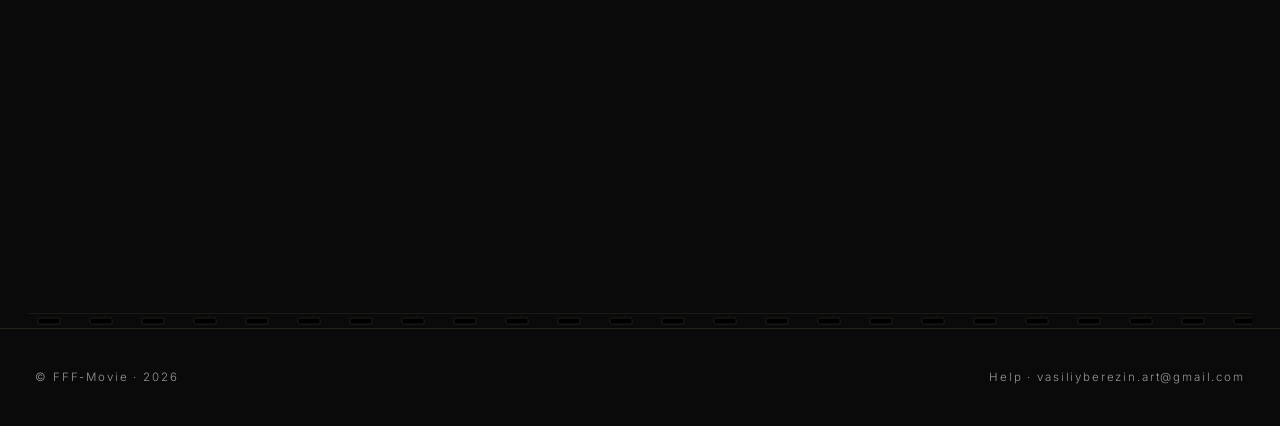
==== commit d4eedbd0: "рукописная хлопушка + синопсис + новый постер The Seventh — хлопушка-leader: SVG-векторная заменена " ====
--- a/index.html
+++ b/index.html
@@ -20,28 +20,7 @@
 
 <div class="leader" id="leader" aria-hidden="true">
   <div class="leader-stage clapper-stage">
-    <svg class="clapper" viewBox="0 0 320 240" fill="none" stroke="#f4ede3" stroke-width="2.2" stroke-linejoin="round" stroke-linecap="round">
-      <!-- bottom board -->
-      <rect class="clapper-board" x="20" y="90" width="280" height="130" rx="2"/>
-      <line class="clapper-line" x1="20"  y1="130" x2="300" y2="130"/>
-      <line class="clapper-line" x1="20"  y1="170" x2="300" y2="170"/>
-      <text class="clapper-text" x="36" y="122" font-family="EB Garamond, serif" font-size="22" fill="#f4ede3" stroke="none">FFF · MOVIE</text>
-      <text class="clapper-text" x="36" y="160" font-family="Inter, sans-serif" font-size="13" fill="#f4ede3" stroke="none" letter-spacing="2">TAKE 01</text>
-      <text class="clapper-text" x="36" y="200" font-family="Inter, sans-serif" font-size="13" fill="#f4ede3" stroke="none" letter-spacing="2">ROLL 2026</text>
-      <!-- top stick (clapper) — rotates around its hinge -->
-      <g class="clapper-top">
-        <rect x="20" y="40" width="280" height="44" rx="2"/>
-        <!-- diagonal stripes -->
-        <line x1="40"  y1="40" x2="20"  y2="84"/>
-        <line x1="80"  y1="40" x2="40"  y2="84"/>
-        <line x1="120" y1="40" x2="80"  y2="84"/>
-        <line x1="160" y1="40" x2="120" y2="84"/>
-        <line x1="200" y1="40" x2="160" y2="84"/>
-        <line x1="240" y1="40" x2="200" y2="84"/>
-        <line x1="280" y1="40" x2="240" y2="84"/>
-        <line x1="300" y1="40" x2="280" y2="84"/>
-      </g>
-    </svg>
+    <img class="clapper-hand" src="assets/brand/clapper-handdrawn.png" alt="" />
     <div class="leader-flash" id="leaderFlash"></div>
   </div>
 </div>
--- a/styles.css
+++ b/styles.css
@@ -1103,35 +1103,24 @@
 }
 .leader-stage {
   position: relative;
-  width: clamp(280px, 56vmin, 460px);
-  aspect-ratio: 4 / 3;
-}
-.clapper-stage {
-  animation: clap-shake 0.32s ease-out 1.45s;
-  transform-origin: center;
-}
-.clapper {
-  width: 100%; height: 100%;
-  filter: drop-shadow(0 30px 60px rgba(0,0,0,0.7));
-  overflow: visible;
-}
-.clapper-top {
-  transform-origin: 20px 84px;
-  transform: rotate(-28deg);
-  animation: clap-down 0.36s cubic-bezier(.7,0,.85,.45) 1.1s forwards;
-}
-.clapper-text {
+  width: clamp(300px, 64vmin, 540px);
+  aspect-ratio: 1.13 / 1;
+  perspective: 1100px;
+}
+.clapper-hand {
+  display: block;
+  width: 100%;
+  height: 100%;
+  object-fit: contain;
+  filter: drop-shadow(0 24px 48px rgba(0, 0, 0, 0.7));
   opacity: 0;
-  animation: clap-text-in 0.5s ease-out 0.2s forwards;
-}
-.clapper-board {
-  stroke-dasharray: 820;
-  stroke-dashoffset: 820;
-  animation: clap-draw 0.7s ease-out 0s forwards;
-}
-.clapper-line {
-  opacity: 0;
-  animation: clap-text-in 0.4s ease-out 0.35s forwards;
+  transform-origin: center 75%;
+  animation:
+    clap-appear 0.55s cubic-bezier(.2,.8,.3,1.05) 0s   forwards,
+    clap-wind   0.36s ease-in 0.55s forwards,
+    clap-snap   0.22s cubic-bezier(.7,0,.85,.4) 0.91s forwards,
+    clap-shake  0.42s ease-out 1.13s forwards,
+    clap-fade   0.45s ease-out 1.55s forwards;
 }
 .leader-flash {
   position: absolute; inset: -50%;
@@ -1139,42 +1128,44 @@
   opacity: 0;
   pointer-events: none;
 }
-.leader-flash.fire { animation: leader-flash 0.32s ease-out forwards; }
-
+.leader-flash.fire { animation: leader-flash 0.3s ease-out forwards; }
+
+/* sequence: appear → wind-up (rotate slightly back) → snap (rotate forward, hit) → shake → fade */
+@keyframes clap-appear {
+  0%   { opacity: 0; transform: scale(0.65) rotate(-8deg) translateY(40px); filter: blur(8px) drop-shadow(0 24px 48px rgba(0,0,0,0.7)); }
+  100% { opacity: 1; transform: scale(1)    rotate(-3deg) translateY(0);    filter: blur(0)    drop-shadow(0 24px 48px rgba(0,0,0,0.7)); }
+}
+@keyframes clap-wind {
+  0%   { transform: scale(1) rotate(-3deg)  translateY(0); }
+  100% { transform: scale(1.02) rotate(-9deg) translateY(-6px); }
+}
+@keyframes clap-snap {
+  0%   { transform: scale(1.02) rotate(-9deg) translateY(-6px); }
+  60%  { transform: scale(1.05) rotate(4deg)  translateY(8px); }
+  100% { transform: scale(1)    rotate(0)     translateY(0); }
+}
+@keyframes clap-shake {
+  0%, 100% { transform: translate(0,0) rotate(0); }
+  18%  { transform: translate(-9px, 6px) rotate(-0.6deg); }
+  44%  { transform: translate(7px, -5px) rotate(0.7deg); }
+  70%  { transform: translate(-3px, 2px) rotate(-0.2deg); }
+}
+@keyframes clap-fade {
+  0%   { opacity: 1; transform: scale(1) rotate(0); }
+  100% { opacity: 0; transform: scale(1.06) rotate(0); }
+}
 @keyframes leader-out {
   0%   { opacity: 1; }
   100% { opacity: 0; visibility: hidden; }
 }
-@keyframes clap-draw {
-  to { stroke-dashoffset: 0; }
-}
-@keyframes clap-text-in {
-  to { opacity: 1; }
-}
-@keyframes clap-down {
-  0%   { transform: rotate(-28deg); }
-  82%  { transform: rotate(3deg); }
-  100% { transform: rotate(0deg); }
-}
-@keyframes clap-shake {
-  0%, 100% { transform: translate(0,0) rotate(0); }
-  20%  { transform: translate(-7px, 5px) rotate(-0.4deg); }
-  45%  { transform: translate(6px, -4px) rotate(0.5deg); }
-  70%  { transform: translate(-3px, 2px) rotate(-0.2deg); }
-}
 @keyframes leader-flash {
   0%   { opacity: 0; }
-  35%  { opacity: 0.95; }
+  35%  { opacity: 0.92; }
   100% { opacity: 0; }
 }
 
 @media (prefers-reduced-motion: reduce) {
-  .clapper-top, .clapper-board, .clapper-text, .clapper-line, .clapper-stage {
-    animation: none !important;
-    stroke-dashoffset: 0 !important;
-    opacity: 1 !important;
-    transform: none !important;
-  }
+  .clapper-hand { animation: none !important; opacity: 1; transform: none !important; }
 }
 
 /* ---------- help page ---------- */
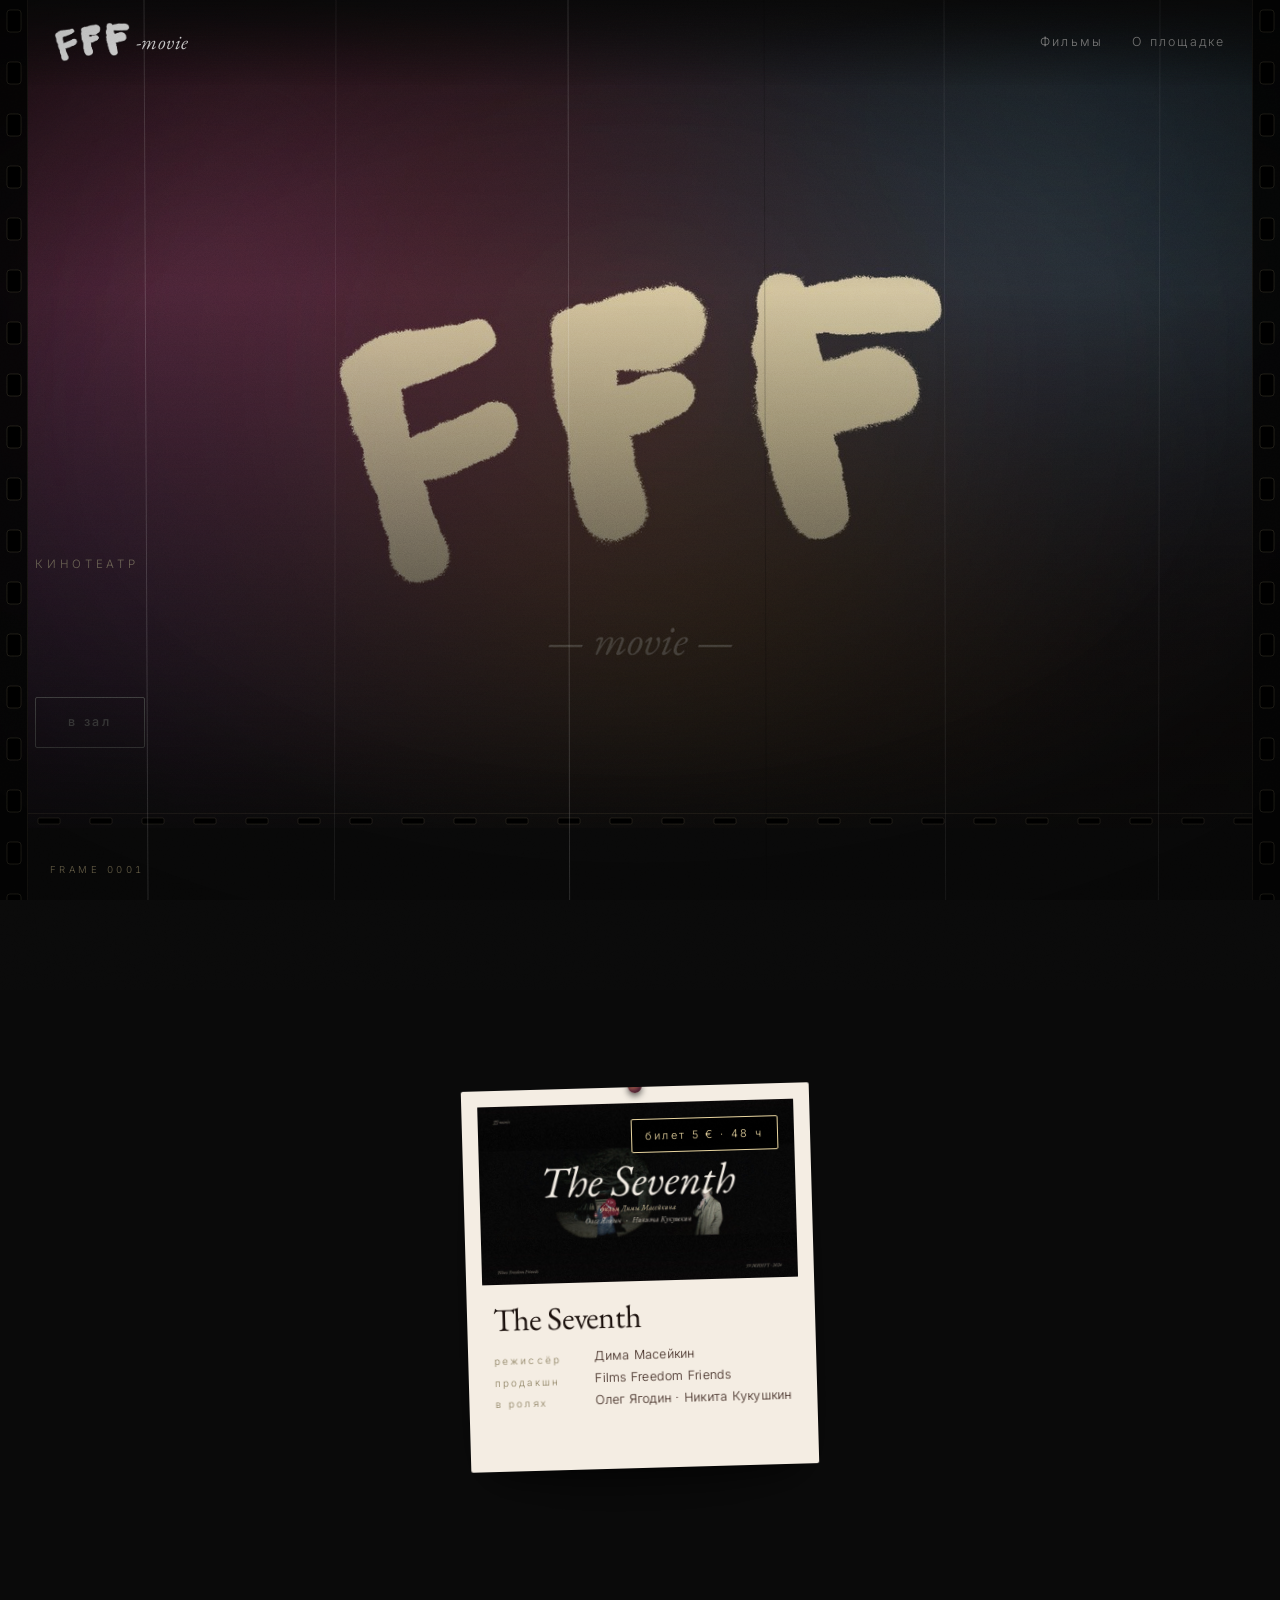
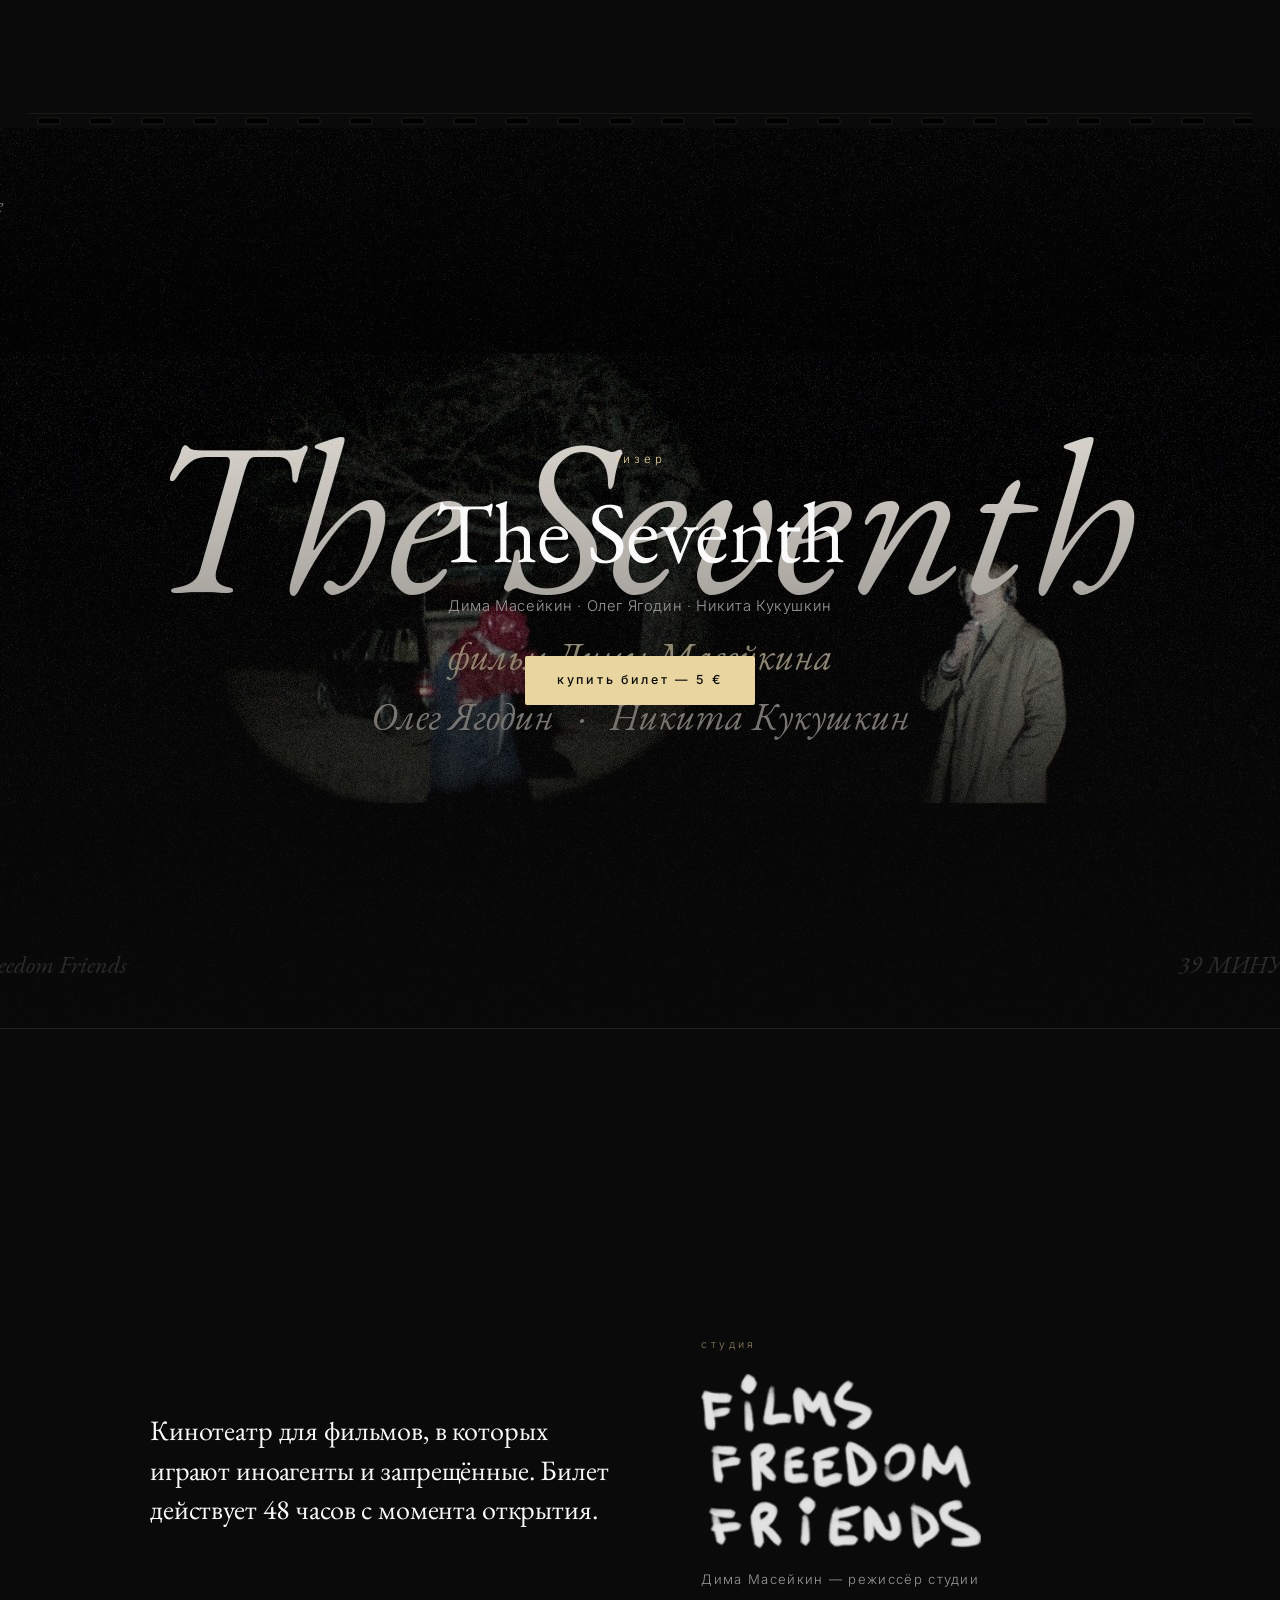
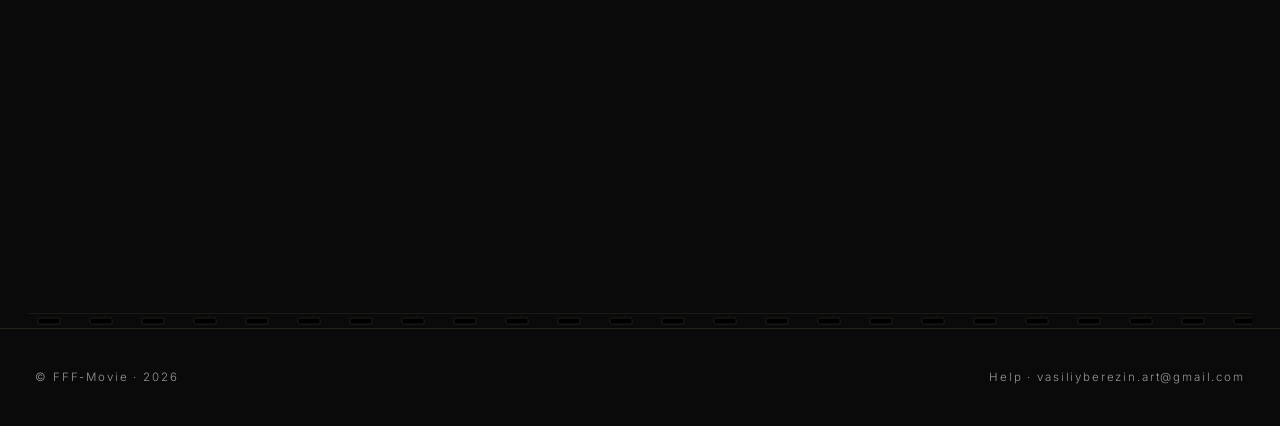
==== commit 47a678bf: "hero-still → рукописное FFF, оптимизация, линт — hero-still.jpg перерисован: большое рукописное FFF " ====
--- a/index.html
+++ b/index.html
@@ -13,7 +13,7 @@
 <meta name="twitter:card" content="summary_large_image" />
 <link rel="preconnect" href="https://fonts.googleapis.com" />
 <link rel="preconnect" href="https://fonts.gstatic.com" crossorigin />
-<link href="https://fonts.googleapis.com/css2?family=EB+Garamond:ital,wght@0,400..800;1,400..800&family=Inter:wght@200;300;400;500;600;700&display=swap" rel="stylesheet" />
+<link href="https://fonts.googleapis.com/css2?family=EB+Garamond:ital,wght@0,400..800;1,400..800&family=Inter:wght@300;400;500&display=swap" rel="stylesheet" />
 <link rel="stylesheet" href="styles.css" />
 </head>
 <body class="home">
@@ -37,7 +37,7 @@
 </header>
 
 <section class="hero hero-cinema">
-  <video class="hero-video" autoplay muted loop playsinline poster="assets/posters/hero-still.jpg">
+  <video class="hero-video" autoplay muted loop playsinline preload="metadata" poster="assets/posters/hero-still.jpg">
     <source src="assets/raw/hero-trailer.mp4" type="video/mp4" />
   </video>
   <div class="hero-mesh" aria-hidden="true"></div>
@@ -97,7 +97,7 @@
 
     <div class="about-studio">
       <p class="studio-label">студия</p>
-      <img class="studio-logo" src="assets/brand/films-freedom-friends-small.png" alt="Films Freedom Friends" />
+      <img class="studio-logo" src="assets/brand/films-freedom-friends-small.png" alt="Films Freedom Friends" loading="lazy" decoding="async" />
       <p class="studio-people">Дима Масейкин — режиссёр студии</p>
       <p class="studio-blurb">
         <!-- TODO: 1-2 строки от Васи о студии -->
